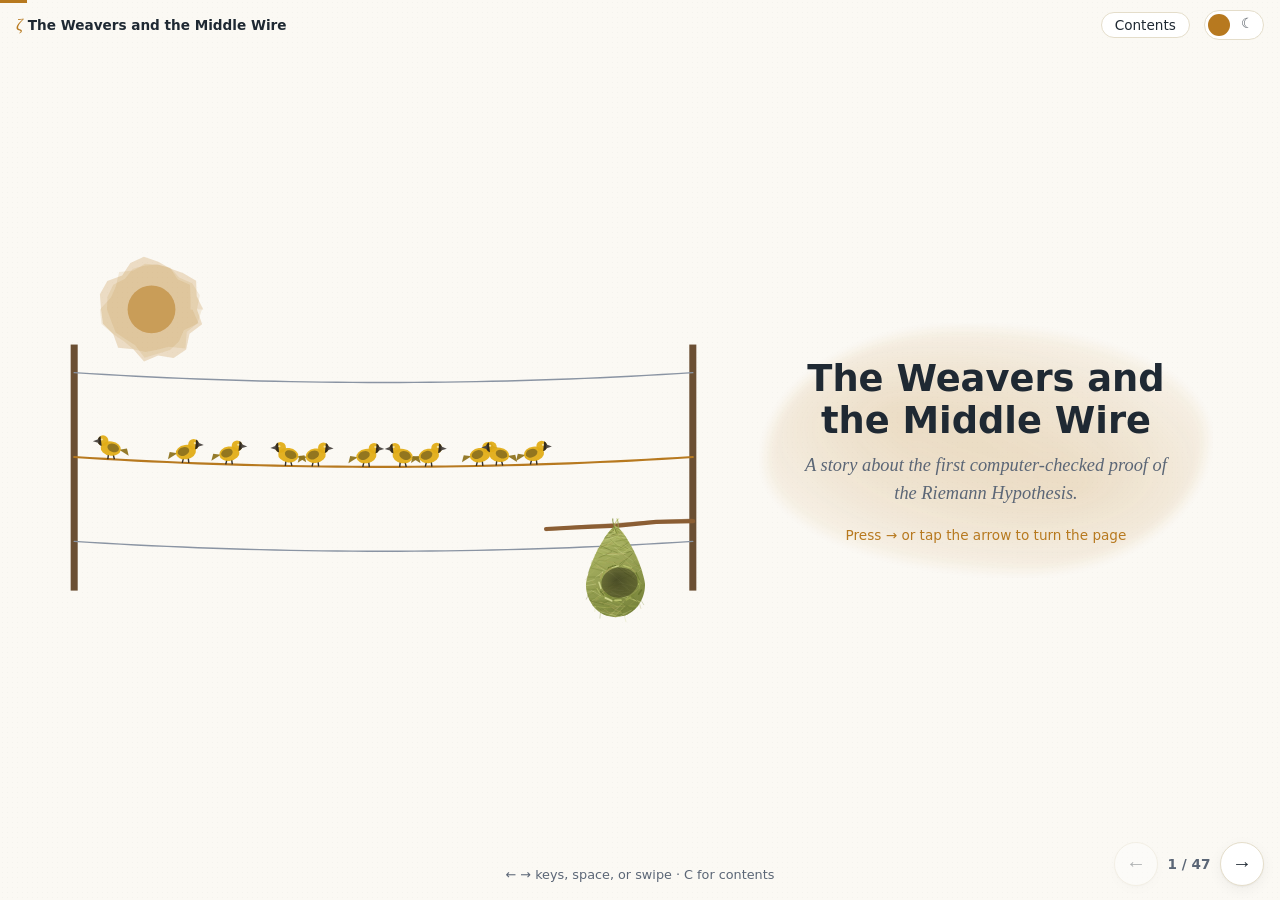
==== weavers.html @ 36989127 "Page 12: tighten text to fit on phones Co-Authored-By: Claude Opus 5.5 <noreply@anthropic.com>" ====
<!DOCTYPE html>
<html lang="en">
<head>
<meta charset="utf-8">
<meta name="viewport" content="width=device-width, initial-scale=1">
<title>The Weavers and the Middle Wire</title>
<meta name="description" content="An illustrated, one-idea-per-page tour of the November 2026 Lean proof of the Riemann Hypothesis, for readers who know calculus and complex variables.">
<script>
  (function () { var t = localStorage.getItem("rh-theme"); if (!t) t = "light"; document.documentElement.dataset.theme = t; })();
</script>
<link rel="icon" href="favicon.svg" type="image/svg+xml">
<link rel="icon" href="favicon-32.png" type="image/png" sizes="32x32">
<link rel="apple-touch-icon" href="apple-touch-icon.png">
<link rel="stylesheet" href="css/style.css">
<link rel="stylesheet" href="css/deck.css">
<style>
.words p.inmath { font: 0.86rem/1.45 "Avenir Next", "Segoe UI", system-ui, sans-serif; font-style: normal; text-align: left; color: var(--muted);
  border-left: 3px solid color-mix(in srgb, var(--accent) 55%, transparent); padding: 0.1em 0 0.1em 0.8em; margin: 1em 0 0; }
.words p.inmath b.lbl { display: block; font-size: 0.68rem; letter-spacing: 0.09em; text-transform: uppercase; color: var(--accent); font-weight: 700; }
.words p.inmath .m { font-size: 0.95rem; }
.words p.say { margin-bottom: 0.6em; }
@media (max-width: 860px) { .words p.inmath { font-size: 0.78rem; margin-top: 0.6em; } }
</style>
</head>
<body class="deck">

<div class="dprogress" id="dprogress"></div>
<header class="dbar">
  <a class="brand" href="#1"><span>ζ</span>The Weavers and the Middle Wire</a>
  <span class="part" id="partname"></span>
  <span class="spacer"></span>
  <button class="pill" id="open-contents" type="button" aria-haspopup="dialog">Contents</button>
  <button id="theme-toggle" type="button" aria-label="Toggle dark mode"><span class="knob"></span></button>
</header>

<main id="stage" aria-live="polite">

<section class="slide" data-scene="w-cover" data-tone="gold" data-part="Opening" data-title="Cover">
  <div class="art"><canvas aria-hidden="true"></canvas></div>
  <div class="words">
    <h1>The Weavers and the Middle Wire</h1>
    <p class="sub">A story about the first computer-checked proof of the Riemann Hypothesis.</p>
    <p class="try" style="margin-top:1.2rem">Press → or tap the arrow to turn the page</p>
  </div>
</section>

<section class="slide" data-scene="w-colony" data-tone="gold" data-title="Meet the colony">
  <div class="art"><canvas aria-hidden="true"></canvas></div>
  <div class="words">
    <p>Kito hatched in a colony of weaver birds, the kind that tie real knots. Every evening the whole colony settled on three long wires to sing, and every evening somebody asked the old question: <b>will a bird ever perch above the middle wire?</b></p>
    <p>Old Grey, the oldest weaver, always said the same thing. “Ten trillion birds, and not one has. But watching isn't knowing.” In the old tree hung the torn nests of every weaver who had tried to settle it. Kito decided to find out.</p>
    <p class="inmath"><b class="lbl">In the math</b>This book retells a real proof. Tags: <span class="tag real">real data</span> <span class="tag schem">schematic</span> <span class="tag reading">our reading</span> marks a picture that is our interpretation, not something the proof says.</p>
  </div>
</section>

<section class="slide" data-scene="w-twigs" data-tone="gold" data-part="I. Twigs and the chorus" data-title="Twigs that can't be split">
  <div class="art"><canvas aria-hidden="true"></canvas></div>
  <div class="words">
    <p>Grey began with twigs. “Every bundle in this colony is tied from twigs that can't be split: 2, 3, 5, 7, 11… Twelve is a bundle of 2, 2 and 3, and there's no other way to tie it.”</p>
    <p>Kito found them scattered with no pattern at all: 41 and 43 side by side, then nothing from 89 to 97.</p>
    <p>At dusk the colony counted its twigs aloud against a smooth guess. The two never quite agreed, and the difference rose and fell like a murmur: the colony's <b>chorus</b>. “How loud can it get?” asked Kito. “That,” said Grey, “is the whole question.”</p>
    <p class="inmath"><b class="lbl">In the math</b>The twigs are the <b>primes</b>; every whole number factors into them one way. The chorus: prime powers up to x, each weighted by log p, minus x. RH says it stays about √x.</p>
  </div>
</section>

<section class="slide" data-scene="w-euler" data-tone="purple" data-part="II. Birds on the wire" data-title="A song that knows the twigs">
  <div class="art"><canvas aria-hidden="true"></canvas></div>
  <div class="words">
    <p>Grey kept an old songbook, written down by Bernhard Riemann in 1859. Every song in it is built from the twigs. “Race it two ways,” said Grey.</p>
    <p>One bird added note after note: 1 + ¼ + ⅑ + ⋯. The other used nothing but twigs, one factor for each, multiplied together. Both stopped at exactly the same mark, π²/6.</p>
    <p>“So the songbook knows the twigs,” said Grey, “and it can tell us about the chorus.”</p>
    <p class="inmath"><b class="lbl">In the math</b><span class="m">ζ(s) = 1 + 1/2<sup>s</sup> + 1/3<sup>s</sup> + ⋯</span> equals a product with one factor per prime (Euler). The zeros of ζ are the birds of this story.</p>
  </div>
</section>

<section class="slide" data-scene="w-voices" data-tone="purple" data-title="Every voice is a bird">
  <div class="art"><canvas aria-hidden="true"></canvas></div>
  <div class="words">
    <p>Then Grey showed Kito where the chorus comes from. Hidden on the wires sits a flock of birds, and each one sings a single pure note.</p>
    <p>Add their voices and the jagged twig count appears, step by step. With a hundred birds singing it is already close.</p>
    <p class="inmath"><b class="lbl">In the math</b>Riemann's explicit formula, proved by von Mangoldt: the prime-count error is a sum of waves, one for each zero of ζ. A zero's position along the line sets its pitch.</p>
    <div class="tags"><span class="tag real">the first 100 zeros, added live</span></div>
  </div>
</section>

<section class="slide" data-scene="w-wires" data-tone="purple" data-title="Three wires">
  <div class="art"><canvas aria-hidden="true"></canvas></div>
  <div class="words">
    <p>The birds perch on three wires. None ever sits outside the outer two, and they come in mirror pairs: a bird above the middle wire would have a twin just as far below.</p>
    <p>“Every bird anyone has spotted sits on the middle wire,” said Grey. “More than ten trillion. But the flock never ends.”</p>
    <p class="inmath"><b class="lbl">In the math</b>The zeros lie in the strip 0 &lt; Re s &lt; 1, symmetric about Re s = ½. <b>The Riemann Hypothesis</b>: every one has Re s = ½. Computers have checked more than 10<sup>13</sup>.</p>
    <div class="tags"><span class="tag real">birds at the first 13 zeros</span></div>
  </div>
</section>

<section class="slide" data-scene="w-flight" data-tone="purple" data-title="Where the night's flight passes home">
  <div class="art"><canvas aria-hidden="true"></canvas></div>
  <div class="words">
    <p>That night Kito couldn't sleep, so Kito flew. The path swung out in long loops and curled back, again and again, while Grey watched from below.</p>
    <p>Every so often the flight swept exactly over the home perch. Each time, a bird fluttered down and settled on the middle wire, at the very hour Kito passed overhead. By the end of the night, six birds sat in a row.</p>
    <p class="inmath"><b class="lbl">In the math</b>Kito's position at hour t is <span class="m">ζ(½ + i·t)</span>, and the home perch is ζ = 0. So each pass over it is a zero, ½ + i·t: the first at t = 14.13. These are the birds of the story.</p>
    <p class="try">Drag along the wire to move through the night.</p>
    <div class="tags"><span class="tag real">ζ(½ + i·t) computed live, t from 0 to 40</span></div>
  </div>
</section>

<section class="slide" data-scene="w-loud" data-tone="purple" data-title="A bird perched high sings louder">
  <div class="art"><canvas aria-hidden="true"></canvas></div>
  <div class="words">
    <p>“Why does it matter where they sit?” asked Kito. Grey hopped up the pole.</p>
    <p>“On the middle wire a bird sings at the chorus's normal volume, about √x. Sit higher, and its voice grows faster than everyone else's. Sooner or later it drowns them all out.”</p>
    <p class="inmath"><b class="lbl">In the math</b>A zero at height β contributes a wave of size <span class="m">x<sup>β</sup></span>. On the middle line that is <span class="m">x<sup>½</sup> = √x</span>.</p>
    <p class="try">Drag the bird up and down.</p>
  </div>
</section>

<section class="slide" data-scene="w-colors" data-tone="purple" data-title="Other colonies">
  <div class="art"><canvas aria-hidden="true"></canvas></div>
  <div class="words">
    <p>Across the valley there are other colonies. Each paints its twigs with its own repeating pattern of +1 and −1, and each has its own songbook and its own flock.</p>
    <p>“The same question hangs over all of them,” said Grey.</p>
    <p class="inmath"><b class="lbl">In the math</b>Each pattern is a <b>Dirichlet character</b> with its own L-function. The <b>Generalized</b> Riemann Hypothesis says all their zeros sit on the middle line. This proof covers ζ and every one of them.</p>
  </div>
</section>

<section class="slide" data-scene="w-files" data-tone="green" data-part="III. The proof arrives" data-title="A nest in the old tree">
  <div class="art"><canvas aria-hidden="true"></canvas></div>
  <div class="words">
    <p>One November morning the colony woke to find a new nest in the old tree, among the torn ones. It was finished: 175,187 knots, woven by a mathematician named Levent Alpöge, working with Claude.</p>
    <p>Before anyone dared touch it, the <b>knot inspector</b> tugged every knot. Not one slipped. But it was far too big to take in at once. “We won't understand it by staring,” said Grey. “We'll read it like a map.”</p>
    <p class="inmath"><b class="lbl">In the math</b>The proof is 175,187 files of <b>Lean</b>, a language in which a small trusted program, the kernel, checks every logical step.</p>
  </div>
</section>

<section class="slide" data-scene="w-map" data-tone="green" data-title="The map">
  <div class="art"><canvas aria-hidden="true"></canvas></div>
  <div class="words">
    <p>The map showed six landmarks. “Walk it backwards,” said Grey, “from where we want to end up. And weave a practice nest as we go. That's how a weaver learns one.”</p>
    <p>First, a trap for birds nobody can see. Then four piles of twigs. Then an old balance. Then the great loom. Two more landmarks lay off the road, toward the Far Ones' country.</p>
    <p class="inmath"><b class="lbl">In the math</b>Six steps. The proof's own notes label them A, B, D, C, E, F, because it was written in a different order than you walk it. Each step answers the question the one before it leaves open.</p>
  </div>
</section>

<section class="slide" data-scene="w-gz" data-part="IV. Step A: Landau's trap" data-title="The chorus, measured carefully">
  <div class="art"><canvas aria-hidden="true"></canvas></div>
  <div class="words">
    <p>To hear the chorus clearly, Grey taught Kito a listener's trick. The raw chorus is a clatter. Each twig claps once, sharply, the moment it arrives, and every clap jolts the chorus.</p>
    <p>“So listen for the hum,” said Grey. Now each twig starts humming the moment it arrives, at nothing, and swells steadily night after night. Nothing jumps any more: same twigs, same birds, only easier to hear. The colony calls this smoothed chorus <b>G</b>.</p>
    <p>If every bird sits on the middle wire, G stays inside a thin band, about √x wide, forever. Kito listened all the way out to 200,000. It stayed inside.</p>
    <p class="inmath"><b class="lbl">In the math</b>Raw: ψ(x) − x, which jumps by ln p at each prime power. Smoothed: G(x) = Σ Λ(n)(x/n − 1) minus its trend; twig n's term starts at 0 when x = n and grows linearly. The same zeros decide G. Plotted: G(x)/√x.</p>
    <div class="tags"><span class="tag real">real data</span></div>
  </div>
</section>

<section class="slide" data-scene="w-ceiling" data-tone="red" data-title="A volume limit is enough">
  <div class="art"><canvas aria-hidden="true"></canvas></div>
  <div class="words">
    <p>“First, a trap,” said Grey, “for birds you can't see. We can't search an endless wire bird by bird. But a bird perched above the middle wire sings too loud, so we can listen instead.</p>
    <p>“If the chorus never rises above about √x, even on one side only, no bird can hide above the middle wire, and so its mirror twin can't hide below.”</p>
    <p>“But how can listening catch anything?” asked Kito. “I'll show you,” said Grey.</p>
    <p class="inmath"><b class="lbl">In the math</b>One-sided bounds are enough: Edmund Landau, 1905.</p>
  </div>
</section>

<section class="slide" data-scene="w-echo" data-tone="red" data-title="Echoes tell how near">
  <div class="art"><canvas aria-hidden="true"></canvas></div>
  <div class="words">
    <p>Grey led Kito to the first landmark, a deep shaft with the wires strung straight across it. “Stand at the top,” said Grey, “and call down.”</p>
    <p>Whoever is in the shaft sends an echo back. The nearer the bird, the faster its echoes grow, call after call.</p>
    <p>So in the shaft, nearness is height. A bird perched above the middle wire is nearer to Kito than any bird on it, and its echoes outgrow the middle wire's pace.</p>
    <p class="inmath"><b class="lbl">In the math</b>The echoes are the <b>Taylor coefficients</b> of a function built from the chorus, taken at a point right of the wires. A singularity at distance d makes them grow like <span class="m">(1/d)<sup>k</sup></span>. The picture draws that distance as height; in the proof, positivity (Landau's theorem) does that job.</p>
    <div class="tags"><span class="tag schem">schematic</span></div>
  </div>
</section>

<section class="slide" data-scene="w-trap" data-tone="red" data-title="The trap snaps shut">
  <div class="art"><canvas aria-hidden="true"></canvas></div>
  <div class="words">
    <p>Then Grey sprang the trap. “Remember the ceiling,” said Grey. “A chorus that never gets louder than about √x can only send back echoes at the middle wire's pace. That is its volume limit.”</p>
    <p>A bird perched above the middle wire would be too near. Its echoes would grow too fast and crack the limit. Both can't be true, so no bird sits up there.</p>
    <p>“That's all?” said Kito. “That's all,” said Grey, “as long as we can prove the ceiling.”</p>
    <p class="inmath"><b class="lbl">In the math</b>Landau's argument: a zero with Re s &gt; ½ forces a growth that the one-sided bound forbids.</p>
    <p class="try">Drag the bird down to the middle wire.</p>
    <div class="tags"><span class="tag schem">schematic</span></div>
  </div>
</section>

<section class="slide" data-scene="w-dawns" data-tone="red" data-title="Listening at certain dawns">
  <div class="art"><canvas aria-hidden="true"></canvas></div>
  <div class="words">
    <p>There was a catch. The weavers can't listen every night. Their method works only on certain stretches of nights, each much longer than the one before, with another always further on. Kito's heart sank.</p>
    <p>“We don't need every night,” said Grey gently. “A bird perched above the middle wire is too loud everywhere. One dawn far enough out will catch it.” So the task was set: on those dawns, keep the chorus no louder than about √x.</p>
    <p>That night Kito knotted the first strands of a practice nest to a branch. Everything else would hang from the trap.</p>
    <p class="inmath"><b class="lbl">In the math</b>Windows from Y to <span class="m">Y<sup>3/2</sup></span>, reaching to infinity, suffice. The bound needed is <span class="m">x<sup>½+ε</sup></span>. To get it, the proof ties a bundle, weighs it two ways, and weaves a lattice to settle the difference.</p>
  </div>
</section>

<section class="slide" data-scene="w-bins" data-tone="green" data-part="V. Step B: four piles" data-title="A blind spot">
  <div class="art"><canvas aria-hidden="true"></canvas></div>
  <div class="words">
    <p>Next on the map: four big piles of twigs, and the first wall. The great loom, further on, is strung from two helper twigs that sort every twig into four piles, and it can weigh only <b>one</b>: the gold pile.</p>
    <p>“Why only one?” asked Kito. “Inside the loom,” said Grey, “most twigs split into pieces. Only whole ones can be weighed.”</p>
    <p>Kito stared at the other three piles. “Then we're blind to three twigs out of four.”</p>
    <p class="inmath"><b class="lbl">In the math</b>The helpers give each prime two labels, <span class="m">χ, ψ = ±1</span>. Inside the bigger number system some primes split, like 5 = (2 + i)(2 − i), while 3 stays whole. The loom sees the <span class="m">χ = −1</span> half; averaging narrows it to <span class="m">ψ = +1</span>.</p>
    <div class="tags"><span class="tag schem">toy helpers 3 and 7</span><span class="tag real">four piles, half then one: checked in the Lean code</span><span class="tag reading">split vs. whole: our reading</span></div>
  </div>
</section>

<section class="slide" data-scene="w-fourier" data-tone="green" data-title="Getting the other piles back">
  <div class="art"><canvas aria-hidden="true"></canvas></div>
  <div class="words">
    <p>“Not blind,” said Grey. “Just looking from the wrong side. Write the four piles as four rows of signs, and add the rows.”</p>
    <p>Kito did. Every twig outside the gold pile cancelled to nothing; every twig inside counted four times. “So a limit on one pile,” said Kito slowly, “is a limit on all of them?” “If the helpers are quiet,” said Grey. “And we get to choose quiet ones.” Kito wove the standing ring that evening.</p>
    <p class="inmath"><b class="lbl">In the math</b>One pile = ¼ × (all primes + three helper sums): Fourier analysis on four classes. Known averages guarantee good helpers exist.</p>
    <div class="tags"><span class="tag real">this exact combination is in the Lean code</span></div>
  </div>
</section>

<section class="slide" data-scene="w-farones" data-tone="purple" data-part="VI. Step D: weigh it two ways" data-title="Neighbours at infinity">
  <div class="art"><canvas aria-hidden="true"></canvas></div>
  <div class="words">
    <p>How do you hold a chorus down? Grey's plan was to weigh it, and for that the colony needed help.</p>
    <p>Past the edge of the colony live the <b>Far Ones</b>, “at infinity”, in directions no bird can point to. From the edge, Kito saw only a shadow: a cage of light that kept turning itself inside out.</p>
    <p>The Far Ones can't count twigs. But they can measure size, and carry strands. They follow fixed rules, and the inspector checks them too.</p>
    <p class="inmath"><b class="lbl">In the math</b>Twigs stand for the primes. The Far Ones stand for the place “at infinity” (size, in the real and complex numbers) and the high-dimensional spaces the proof works in.</p>
    <div class="tags"><span class="tag reading">our framing</span></div>
  </div>
</section>

<section class="slide" data-scene="w-twoways" data-tone="gold" data-title="Weigh it two ways">
  <div class="art"><canvas aria-hidden="true"></canvas></div>
  <div class="words">
    <p>At the third landmark stood an old balance, older than anyone in the colony. “Tie the biggest bundle you can,” said Grey. “Weigh it by its twigs on this side, and let a Far One weigh it by its size on that one.”</p>
    <p>The scale settled, perfectly level. Of course it did: a bundle is exactly as long as its twigs laid end to end.</p>
    <p>“A level scale teaches nothing,” said Grey. “But we're about to tip it.”</p>
    <p class="inmath"><b class="lbl">In the math</b>The bundle is <span class="m">a! = 1 · 2 · 3 ⋯ a</span>, and Σ (copies of p in a!) · log p = log(a!). Chebyshev, 1850.</p>
  </div>
</section>

<section class="slide" data-scene="w-legendre" data-tone="gold" data-title="Counting twigs, in layers">
  <div class="art"><canvas aria-hidden="true"></canvas></div>
  <div class="words">
    <p>“Before we tip it,” said Grey, “how many 3-twigs are in the big bundle?”</p>
    <p>Kito counted in layers. Every third number gives one. Every ninth gives a second. Every 27th, a third, and the last one more. Forty in all. “Layers,” said Grey. “Remember layers.”</p>
    <p class="inmath"><b class="lbl">In the math</b>81! contains 27 + 9 + 3 + 1 = 40 threes. <b>Legendre's formula</b>: about a/p + a/p² + a/p³ + ⋯ copies of p.</p>
  </div>
</section>

<section class="slide" data-scene="w-overflow" data-tone="gold" data-title="Twig ends over the rim">
  <div class="art"><canvas aria-hidden="true"></canvas></div>
  <div class="words">
    <p>Then Grey tipped the scale on purpose. From each layer's pile Grey took away one fixed basketful, b, and weighed only what spilled over.</p>
    <p>Small twigs turn up everywhere: a 2 in every 2nd bundle, but an 11 only in every 11th. So the small twigs' piles spill far over the <b>rim</b>, while rarer twigs and higher layers fit inside.</p>
    <p class="inmath"><b class="lbl">In the math</b>With <span class="m">a = x · b</span>: each basket holds b, and layer <span class="m">p<sup>e</sup></span> gives about <span class="m">a/p<sup>e</sup></span> copies. Keep <span class="m">(a/p<sup>e</sup> − b)<sub>+</sub></span>; past <span class="m">p<sup>e</sup> = x</span> it is zero.</p>
    <p class="try">Drag x.</p>
  </div>
</section>

<section class="slide" data-scene="w-gap" data-tone="gold" data-title="The gap is the chorus">
  <div class="art"><canvas aria-hidden="true"></canvas></div>
  <div class="words">
    <p>Kito weighed the spill-over, each twig by its length. On the other pan, a Far One weighed the same thing by size alone.</p>
    <p>The twig pan is the real count, twig by twig. The size pan is the smooth guess. So the scale tipped, just slightly, and the tilt was exactly their difference: the chorus.</p>
    <p>“To hold the chorus down,” said Grey, “we must stop this scale from tipping too far.” That night the practice nest got its roof.</p>
    <p class="inmath"><b class="lbl">In the math</b>Σ log p · (a/p<sup>e</sup> − b)<sub>+</sub>, minus the size side, equals <b>b · G(x)</b>. The trap needs a limit on this gap.</p>
  </div>
</section>

<section class="slide" data-scene="w-pass" data-tone="blue" data-part="VII. One weaving pass" data-title="One weaving pass">
  <div class="art"><canvas aria-hidden="true"></canvas></div>
  <div class="words">
    <p>At last they reached the great loom. “The balance shows what to weigh,” said Grey. “The loom weighs it a second way, by weaving.”</p>
    <p>Grey fed out a strand of enormous length, a, and a Far One carried it over into a partner world, where it was paired with a short one of length b, like thread passed from a big hoop to a small one.</p>
    <p class="inmath"><b class="lbl">In the math</b>A pass is a <b>theta lift</b>. The strands are polynomials of degree a and b, with a = x · b (a polynomial's degree is its highest power).</p>
    <div class="tags"><span class="tag schem">schematic</span></div>
  </div>
</section>

<section class="slide" data-scene="w-ring" data-tone="blue" data-title="Pegs around the hoop">
  <div class="art"><canvas aria-hidden="true"></canvas></div>
  <div class="words">
    <p>Kito watched a pass up close. The strand hopped along a row of pegs, and each peg held a big loop, with room for length a, and a small one, with room for only b.</p>
    <p>At the home peg, the strand's gold side went in the big loop. On the way to the next peg a Far One turned it over, and it arrived with its gold side in the small loop. At the peg after that it was turned back again.</p>
    <p>“What if it doesn't fit?” asked Kito. “Watch,” said Grey.</p>
    <p class="inmath"><b class="lbl">In the math</b>Each polynomial has a z part and a z̄ part. At every other peg the two swap roles.</p>
    <div class="tags"><span class="tag schem">schematic</span><span class="tag reading">the turn-over picture: our framing</span></div>
  </div>
</section>

<section class="slide" data-scene="w-hops" data-tone="blue" data-title="Frobenius hops round the hoop">
  <div class="art"><canvas aria-hidden="true"></canvas>
    <div class="ctl"><label>x = a/b <input type="range" class="x" min="2" max="400" value="100"><output></output></label>
    <label>p <span class="seg ps"><button data-p="2">2</button><button data-p="3" class="on">3</button><button data-p="5">5</button><button data-p="7">7</button></span></label></div>
  </div>
  <div class="words">
    <p>At each hop, a strand shrinks by its twig. Every other hop it lands in a big loop and fits. In between it must squeeze into a small loop, and whatever sticks out, in red, the weave is forced to tie off as knots.</p>
    <p>Kito stared. “Those are the overhangs from the baskets!” They were the same amounts, found a second way. Every overhang on the scale became a knot on the loom.</p>
    <p class="inmath"><b class="lbl">In the math</b>Frobenius, x → x<sup>p</sup>, divides degree by p, since <span class="m">(u + v)<sup>p</sup> = u<sup>p</sup> + v<sup>p</sup></span> mod p. Odd hops overflow by a/p<sup>e</sup> − b: Step D's formula.</p>
    <p class="try">Try other values of x and p.</p>
    <div class="tags"><span class="tag reading">the match with Step D: our reading</span></div>
  </div>
</section>

<section class="slide" data-scene="w-denser" data-tone="blue" data-title="Forced factors make the weave bigger">
  <div class="art"><canvas aria-hidden="true"></canvas></div>
  <div class="words">
    <p>Grey hopped along the beam, tying the forced knots. “Knots pack a weave tighter,” said Grey, “and a weave can only be packed so tight.”</p>
    <p>To the Far Ones, measuring at infinity, every knot made the mesh finer, and a finer mesh counts as <b>bigger</b>. There's only so much room. So there's only so much room for knots, and the knots are the overhangs, so only so much room for the chorus.</p>
    <p class="inmath"><b class="lbl">In the math</b>The polynomials form a <b>lattice</b>. Divisibility at p shrinks its covolume, and this is how the proof builds the lattice it weighs.</p>
    <div class="tags"><span class="tag reading">the squeeze: our reading</span></div>
  </div>
</section>

<section class="slide" data-scene="w-period" data-tone="blue" data-title="The size side, at infinity">
  <div class="art"><canvas aria-hidden="true"></canvas></div>
  <div class="words">
    <p>There was still the Far One's pan to read exactly. The smooth guess has one awkward number in it: Euler's constant γ, 0.5772….</p>
    <p>Two panes of light hung from the loom. A Far One measured the area of each, and out of the measurement fell γ, exactly. Now both pans could be read to the last digit.</p>
    <p class="inmath"><b class="lbl">In the math</b>The <b>Chowla–Selberg formula</b> gives the periods of CM lattices exactly, and γ appears.</p>
  </div>
</section>

<section class="slide" data-scene="w-scale" data-tone="red" data-title="One pass isn't enough">
  <div class="art"><canvas aria-hidden="true"></canvas></div>
  <div class="words">
    <p>Kito worked out one pass and slumped down beside the scale. The squeeze was real, but loose: the room left over was about b · x, far bigger than the chorus itself.</p>
    <p>“One pass,” said Grey, “tells you nothing.” Kito's first wall was the same: one layer thin, with daylight through it.</p>
    <p class="inmath"><b class="lbl">In the math</b>Geometry gives b · G(x) ≤ errors, but the errors are about b · x. Useless on its own.</p>
  </div>
</section>

<section class="slide" data-scene="w-chain" data-tone="green" data-part="VIII. Step C: √x passes" data-title="Weave again, m times">
  <div class="art"><canvas aria-hidden="true"></canvas></div>
  <div class="words">
    <p>“Then weave again,” said Grey. Feed one pass into the next, m times over.</p>
    <p>Each new pass forces its own knots, so the chorus gets squeezed again, m times in all, while the big slack is paid only once. With each new layer, Kito turned one more bead on the sign cord from minus to plus.</p>
    <p class="inmath"><b class="lbl">In the math</b>A chain of m theta lifts. Each turns one minus sign of its group into a plus.</p>
  </div>
</section>

<section class="slide" data-scene="w-cost" data-tone="green" data-title="What each layer costs">
  <div class="art"><canvas aria-hidden="true"></canvas></div>
  <div class="words">
    <p>But weaving isn't free. Each new pass opens directions that only the Far Ones can carry, and each pass carries a little more than the one before.</p>
    <p>Kito added it up and frowned. The cost grew much faster than the passes did.</p>
    <p class="inmath"><b class="lbl">In the math</b>Pass j costs about j blocks of new coordinates, so m passes cost about 1 + 2 + ⋯ + m ≈ <b>m²/2</b>.</p>
    <div class="tags"><span class="tag real">matches Rubinstein's independent account</span><span class="tag reading">the ½ in m²/2: our arithmetic</span></div>
  </div>
</section>

<section class="slide" data-scene="w-ineq" data-tone="green" data-title="The inequality">
  <div class="art"><canvas aria-hidden="true"></canvas></div>
  <div class="words">
    <p>Kito wrote it all out as a <b>budget</b>. After m passes the chorus has been counted m times. Against that: the slack x, paid once, and the weaving cost, about m².</p>
    <p>So m times the chorus is at most x + m². Share the slack over the passes, and the chorus must fit in what's left: x/m + m.</p>
    <p class="inmath"><b class="lbl">In the math</b>In units of b: <span class="m">m · G(x) ≤ x + m²</span>, so <span class="m">G(x) ≤ x/m + m</span>. The write-ups call the smaller error lines “budgets” (B₀, N<sub>c</sub>); each fits in the same allowance.</p>
    <div class="tags"><span class="tag real">"budgets", "allowance": the write-ups' words</span></div>
  </div>
</section>

<section class="slide" data-scene="w-minimum" data-tone="green" data-title="The best number of passes">
  <div class="art"><canvas aria-hidden="true"></canvas></div>
  <div class="words">
    <p>How many passes? Too few, and the slack crushes you. Too many, and the weaving cost does.</p>
    <p>Kito walked down into the valley between, and at the very bottom, where Grey was already waiting, found the answer: the square root of x. There, the chorus fits exactly where the Riemann Hypothesis needs it.</p>
    <p>Back home, Kito wove the walls √x layers deep.</p>
    <p class="inmath"><b class="lbl">In the math</b><span class="m">x/m + m</span> is smallest at <span class="m">m = √x</span>, giving <span class="m">G ≤ 2√x</span>.</p>
    <p class="try">Drag the red point.</p>
  </div>
</section>

<section class="slide" data-scene="w-barrier" data-tone="red" data-title="The 2/3 barrier">
  <div class="art"><canvas aria-hidden="true"></canvas></div>
  <div class="words">
    <p>Grey had seen it nearly fail. In an early count, each pass seemed to re-weave every pass before it, and the cost ran away.</p>
    <p>“Then the best you get,” said Grey, “is far too loud, and the trap stays open.” The finished loom pays for each knot exactly once.</p>
    <p class="inmath"><b class="lbl">In the math</b>If the chain cost m³, <span class="m">x/m + m²</span> is smallest near m = x<sup>1/3</sup>, giving x<sup>2/3</sup> instead of √x. Alpöge's timeline: an early count “would stop at 2/3”.</p>
    <div class="tags"><span class="tag real">"2/3": Alpöge's timeline</span><span class="tag reading">the m³ example: our illustration</span></div>
  </div>
</section>

<section class="slide" data-scene="w-stepanov" data-tone="purple" data-title="Old Grey's knot">
  <div class="art"><canvas aria-hidden="true"></canvas></div>
  <div class="words">
    <p>“I've seen this shape before,” said Grey. “Long ago a weaver named Stepanov tied every knot over and over, and with that one trick settled the question in a round aviary far from here.”</p>
    <p>“Then why not here?” “To tie a knot twice you need a kind of slope, and whole numbers have none. That wall stood for more than fifty years, until these passes got over it.”</p>
    <p class="inmath"><b class="lbl">In the math</b>Stepanov, 1969: a polynomial of degree D with roots of multiplicity m at the points gives points × m ≤ D. Here, G × m ≤ x + m². Multiplicity needs derivatives, and integers have none. The author calls each lift “one more order of multiplicity”.</p>
    <div class="tags"><span class="tag reading">the multiplicity claim is the author's; the comparison is ours</span></div>
  </div>
</section>

<section class="slide" data-scene="w-noise" data-tone="blue" data-part="IX. The supporting cast" data-title="Steps E and F: no tangles, calm weather">
  <div class="art"><canvas aria-hidden="true"></canvas></div>
  <div class="words">
    <p>Off the main road stood the last two landmarks. Two smaller things had to hold for the squeeze to work.</p>
    <p>At the Far Ones' gate, the loom's many strands had to stay untangled: in their many directions, almost any two run nearly at right angles. And deep in the giant number systems, the weather had to stay calm.</p>
    <p>Neither decides the answer, but without them the loom would fail. Kito added the doorway last, woven tight against the weather.</p>
    <p class="inmath"><b class="lbl">In the math</b>E: overlap ≤ about <span class="m">e<sup>−x<sup>ε</sup>/8</sup></span>, and it must shrink to nothing. F: Selmer-group noise (cousins of Ш) ≤ <span class="m">e<sup>x<sup>ε</sup>/2</sup></span>, with room. The ½ comes from Step C.</p>
    <div class="tags"><span class="tag schem">schematic</span><span class="tag reading">right angles: our picture</span></div>
  </div>
</section>

<section class="slide" data-scene="w-forward" data-tone="gold" data-part="X. Running it forward, and what it unlocks" data-title="Now run it forward">
  <div class="art"><canvas aria-hidden="true"></canvas></div>
  <div class="words">
    <p>Now Kito ran the whole story forward. The loom's √x passes squeezed the chorus on the gold pile. Grey's rows of signs brought back all four piles. That held the chorus to about √x on the far dawns.</p>
    <p>And then the echo trap closed: no room for any bird above the middle wire.</p>
    <p class="inmath"><b class="lbl">In the math</b>Geometric divisibility estimates → bounds on weighted prime sums → zero-free regions for L-functions, with the exponent ½ + ε for every ε &gt; 0.</p>
  </div>
</section>

<section class="slide" data-scene="w-checks" data-tone="green" data-title="The knot inspector">
  <div class="art"><canvas aria-hidden="true"></canvas></div>
  <div class="words">
    <p>The inspector had tugged every knot, using only the oldest, most trusted rules. Within two days, five other inspectors, each working alone, had checked it again and agreed.</p>
    <p>“Checked,” said Grey, “is not the same as understood.”</p>
    <p class="inmath"><b class="lbl">In the math</b>Lean's kernel checked every step, using only Lean's standard axioms. By 22 November rebuilds matched byte for byte, five independent checkers had accepted it, and Lean and Mathlib maintainers had certified statement and proof; one official run was still finishing. Nobody has yet written the core argument by hand.</p>
    <div class="tags"><span class="tag real">status as of 22 Nov 2026</span></div>
  </div>
</section>

<section class="slide" data-scene="w-ifholds" data-tone="green" data-title="If it holds">
  <div class="art"><canvas aria-hidden="true"></canvas></div>
  <div class="words">
    <p>Up on a high shelf sat a row of old eggs, each labelled “assuming GRH”. Generations of weavers had laid them there and waited.</p>
    <p>If the proof holds, they hatch, all at once.</p>
    <p class="inmath"><b class="lbl">In the math</b>Miller's fast primality test becomes provably correct; primes arrive in every progression with near-perfect regularity; “Siegel zeros” cannot exist. The files also add new libraries and a counting theorem for any number field. The proof restates 444 published theorems; each still needs a human check.</p>
    <div class="tags"><span class="tag reading">the author's further previews are not in the code</span></div>
  </div>
</section>

<section class="slide" data-scene="w-handmap" data-tone="green" data-part="XI. Old Grey's stories: toward a why" data-title="A first map drawn by hand">
  <div class="art"><canvas aria-hidden="true"></canvas></div>
  <div class="words">
    <p>That night Grey told stories, because nobody yet knows why the loom works.</p>
    <p>“The very next day,” said Grey, “a weaver named Michael Rubinstein redrew the main road by hand, as one big weighing. Every step is in his own ink but one: an inequality in the middle, which he still copies from the nest.”</p>
    <p class="inmath"><b class="lbl">In the math</b>A 164-page draft (21 Nov), written with three AI systems, reads the proof as Step D's two-way count with a better number and reduces it to one inequality, <b>(M)</b>. (M) ⇒ RH is written out by hand; (M) itself is still taken from the Lean code.</p>
    <div class="tags"><span class="tag real">from the draft's own summary</span></div>
  </div>
</section>

<section class="slide" data-scene="w-clockcurve" data-tone="purple" data-title="The round aviary">
  <div class="art"><canvas aria-hidden="true"></canvas></div>
  <div class="words">
    <p>Grey grew up in a round aviary where counting wraps around like a clock. There, the old question has an answer, and its nest was finished long ago.</p>
    <p>Take a curve and count its points on a clock with any number of hours. The count always lands close to the number of hours, and the birds there know exactly how close.</p>
    <p class="inmath"><b class="lbl">In the math</b><span class="m">y² = x³ − x + 1</span> on a clock with p hours has about p points, never off by more than 2√p: Hasse, 1933; Weil, for every curve. The RH of clock arithmetic, with two classic proofs: Stepanov's balance, and a positivity.</p>
    <div class="tags"><span class="tag real">counted live</span></div>
  </div>
</section>

<section class="slide" data-scene="w-hasse" data-tone="blue" data-title="A quadratic that can't go negative">
  <div class="art"><canvas aria-hidden="true"></canvas></div>
  <div class="words">
    <p>The aviary's proof is short. Grey strung a hammock between two posts. “Its height counts whole things,” said Grey, “so it can never go below the ground.”</p>
    <p>Kito tugged it lower and lower. Up to a point it held. Past that point it would have to sink into the earth, and it can't. That point is exactly the limit.</p>
    <p class="inmath"><b class="lbl">In the math</b>The degree of r − s·Frobenius is r² + a·r·s + p·s², a whole number ≥ 0. Never negative ⇒ discriminant ≤ 0 ⇒ a² ≤ 4p ⇒ |a| ≤ 2√p (+9 at p = 41).</p>
    <p class="try">Drag a past the limit.</p>
    <div class="tags"><span class="tag real">the textbook proof, exact</span></div>
  </div>
</section>

<section class="slide" data-scene="w-positivity" data-tone="blue" data-title="The positivity was in plain sight">
  <div class="art"><canvas aria-hidden="true"></canvas></div>
  <div class="words">
    <p>“So which is it,” asked Kito, “a balance or a positivity?” “In this loom, both,” said Grey.</p>
    <p>“Remember the loom's ‘only so much room’? Here is why. You can't have part of a twig. A strand that isn't empty holds at least one whole twig.” That plain fact is the floor the whole squeeze pushes against.</p>
    <p class="inmath"><b class="lbl">In the math</b>Stepanov's “roots ≤ degree” has a whole-number twin: <b>a nonzero integer is at least 1 in size</b>. For lattices it is the <b>slope inequality</b>, on the path to the main theorem; Rubinstein's draft draws the same parallel.</p>
    <div class="tags"><span class="tag real">traced in the dependency data</span></div>
  </div>
</section>

<section class="slide" data-scene="w-route" data-tone="blue" data-title="The author's route: weak positivity, amplified">
  <div class="art"><canvas aria-hidden="true"></canvas></div>
  <div class="words">
    <p>Grey read from the author's notebook. In early October there was only a faint note: a positivity so weak it kept the birds off just a thin strip of wire.</p>
    <p>Then, on 15 November: wind it through the loom again and again, as many times as the square root. One faint note, echoed through every pass, became a full chorus.</p>
    <p class="inmath"><b class="lbl">In the math</b>Notes: “W(1<sub>S</sub>) ≥ 0 via a determinant … bootstrap!!”, then “Iterated theta lifts … wins multiplicity m. Time to take m like √X.” Weil, 1952: RH ⇔ W ≥ 0. The determinant became the slope inequality.</p>
    <div class="tags"><span class="tag real">quotes from the author's Remark</span><span class="tag reading">the thin strip: Rubinstein's reading and ours</span></div>
  </div>
</section>

<section class="slide" data-scene="w-nosurface" data-tone="purple" data-title="Why this route could work">
  <div class="art"><canvas aria-hidden="true"></canvas></div>
  <div class="words">
    <p>“Why did this road work when others stalled?” asked Kito.</p>
    <p>“The aviary's proof stands on a floor that whole numbers don't have,” said Grey. “Nobody has built it for them, not even the Far Ones. Stepanov's road never needed that floor, and neither does this loom. The author thought hard about building it, and took the other road.”</p>
    <p class="inmath"><b class="lbl">In the math</b>Weil's proof uses the surface C × C. Its whole-number analogue would need the hoped-for “field with one element”, F<sub>1</sub>. The author weighed “how hard fighting for some sort of F<sub>1</sub> … would be”.</p>
    <div class="tags"><span class="tag reading">our reading; no expert has said this yet</span></div>
  </div>
</section>

<section class="slide" data-scene="w-threads" data-tone="gold" data-title="Three threads to pull">
  <div class="art"><canvas aria-hidden="true"></canvas></div>
  <div class="words">
    <p>Kito wanted more. “Then pull a thread,” said Grey.</p>
    <p>Kito tugged the middle one: weave fewer passes. With a fence partway down the valley, the walk stops early. The chorus is held to a weaker limit, and the trap clears only part of the strip. No one has ever cleared even that much.</p>
    <p>The other two threads are still loose. Does the loom, run in the round aviary, become Stepanov's knot? And why does tying knots over and over make a positivity so strong?</p>
    <p class="inmath"><b class="lbl">In the math</b>With m = x<sup>θ</sup> passes (θ ≤ ½), x/m + m gives G(x) ≲ x<sup>1−θ</sup>: no zeros with Re s &gt; 1 − θ. Simplified budget; the real proof may give nothing partial.</p>
    <p class="try">Drag the fence.</p>
    <div class="tags"><span class="tag reading">our arithmetic and reading, not in the proof</span></div>
  </div>
</section>

<section class="slide" data-scene="w-end" data-tone="gold" data-title="The end and sources">
  <div class="art"><canvas aria-hidden="true"></canvas></div>
  <div class="words">
    <h1>The end</h1>
    <p>At dawn Kito hung the practice nest beside the strange one, and settled on the middle wire, among ten trillion others. Every bird ever spotted sits there. If the proof holds, every bird ever will.</p>
    <p class="sub" style="font-size:0.9rem;text-align:left;font-style:normal">Sources: L. Alpöge, <i>Remark</i> (20 Nov 2026); the Lean proof, mirrored at <a href="https://github.com/leanprover-community/riemann-hypothesis">leanprover-community/riemann-hypothesis</a> and its reader's map (issue #5); ishaan2006, <a href="https://github.com/ishaan2006/rh-lean-reproduction">a human-readable account</a>; J. Shore's <a href="https://github.com/james-shore/rh-proof-dependencies">dependency data</a>; M. Rubinstein et al., <a href="https://www.math.uwaterloo.ca/~mrubinst/alpoge_claude_grh/">working draft</a>; A. Sutherland, <a href="https://math.mit.edu/~drew/grh/">verification results</a>; S. Allahyar, <a href="https://github.com/sahibzada-allahyar/math/blob/main/preprint/alpoge-riemann/reconstruction.pdf">reconstruction</a>; R. Zhang, <a href="https://www.ihes.fr/~rzhang/files/GRH%20note.pdf">preliminary note</a>; S. Slijepčević, <a href="https://cantabpi.com/grh.pdf">outline</a>. Lemniscate and clock-curve numbers are computed by this book; primes and ζ are computed live. The pictures are this book's interpretation, not the author's.</p>
  </div>
</section>

</main>

<nav class="dnav" aria-label="Pages">
  <button type="button" id="prev" aria-label="Previous page">←</button>
  <span id="counter"></span>
  <button type="button" id="next" aria-label="Next page">→</button>
</nav>
<div class="hint" id="hint">← → keys, space, or swipe · C for contents</div>

<div id="contents" role="dialog" aria-label="Contents"><button class="pill close" type="button" id="close-contents">Close ✕</button><div class="in" id="contents-in"></div></div>

<script src="js/core.js"></script>
<script src="js/data.js"></script>
<script src="js/deck.js"></script>
<script src="js/scenes-1.js"></script>
<script src="js/scenes-2.js"></script>
<script src="js/scenes-3.js"></script>
<script src="js/scenes-weavers.js"></script>
<script src="js/scenes-weavers-2.js"></script>
<script src="js/scenes-weavers-3.js"></script>
</body>
</html>
---- css/style.css ----
/* ================================================================ theme */
:root, [data-theme="light"] {
  --bg: #fbf9f4; --surface: #ffffff; --surface-2: #f4f1e8; --ink: #1f2933; --muted: #5b6676; --rule: #e4ddca;
  --grid: rgba(31, 41, 51, 0.07); --axis: #8a94a3; --plot-bg: transparent;
  --c-blue: #2b6cb0; --c-red: #c53030; --c-green: #2f855a; --c-gold: #b7791f; --c-purple: #6b46c1; --c-fill: rgba(43,108,176,0.12);
  --accent: #b7791f;
  --know-bg: #ebf4ff; --know-bd: #2b6cb0;
  --narr-bg: #fdf6e3; --narr-bd: #b7791f;
  --hon-bg: #fff5f5; --hon-bd: #c53030;
  --new-bg: #f0fff4; --new-bd: #2f855a;
  --ref-bg: #f6f3ff; --ref-bd: #6b46c1;
  --code-bg: #1a202c; --code-ink: #e2e8f0; --code-hdr: #2d3748; --code-kw: #f6ad55; --code-cm: #9ae6b4; --code-hl: rgba(246,224,94,0.20); --code-file: #f6e05e;
  --shadow: 0 1px 2px rgba(0,0,0,0.05), 0 4px 14px rgba(0,0,0,0.05);
  color-scheme: light;
}
[data-theme="dark"] {
  --bg: #12151b; --surface: #1a1f27; --surface-2: #222833; --ink: #e6e9ef; --muted: #9aa5b4; --rule: #2f3642;
  --grid: rgba(230, 233, 239, 0.07); --axis: #6b7686; --plot-bg: transparent;
  --c-blue: #63b3ed; --c-red: #fc8181; --c-green: #68d391; --c-gold: #f6c453; --c-purple: #b794f4; --c-fill: rgba(99,179,237,0.15);
  --accent: #f6c453;
  --know-bg: #172435; --know-bd: #63b3ed;
  --narr-bg: #2a2415; --narr-bd: #f6c453;
  --hon-bg: #2d1b1d; --hon-bd: #fc8181;
  --new-bg: #15291e; --new-bd: #68d391;
  --ref-bg: #221c33; --ref-bd: #b794f4;
  --code-bg: #0d1117; --code-ink: #e2e8f0; --code-hdr: #1f2630; --code-kw: #f6ad55; --code-cm: #9ae6b4; --code-hl: rgba(246,224,94,0.16); --code-file: #f6e05e;
  --shadow: 0 1px 2px rgba(0,0,0,0.4), 0 4px 14px rgba(0,0,0,0.3);
  color-scheme: dark;
}

/* ================================================================ base */
* { box-sizing: border-box; }
html { scroll-behavior: smooth; scroll-padding-top: 64px; }
@media (prefers-reduced-motion: reduce) { html { scroll-behavior: auto; } }
body { margin: 0; background: var(--bg); color: var(--ink); font: 18px/1.65 "Iowan Old Style", "Palatino Linotype", Palatino, Georgia, serif; transition: background 0.25s, color 0.25s; }
h1, h2, h3, h4, .ui { font-family: "Avenir Next", "Segoe UI", system-ui, -apple-system, sans-serif; }
a { color: var(--c-blue); }
p { margin: 0.7em 0; }
code { font-family: "SF Mono", Menlo, Consolas, monospace; font-size: 0.82em; background: var(--surface-2); padding: 0.08em 0.3em; border-radius: 4px; }
.math { font-family: "STIX Two Math", "Cambria Math", "Times New Roman", serif; font-style: italic; white-space: nowrap; }
.chi { font-family: "STIX Two Math", "Cambria Math", "Times New Roman", serif; font-style: italic; }
.display { text-align: center; font-family: "STIX Two Math", "Cambria Math", "Times New Roman", serif; font-size: 1.2em; margin: 0.9em 0; overflow-x: auto; }
.center { text-align: center; }
hr { border: 0; border-top: 1px solid var(--rule); margin: 2.5rem 0; }

/* ================================================================ top bar */
.topbar { position: sticky; top: 0; z-index: 50; display: flex; align-items: center; gap: 1rem; padding: 0.55rem 1.2rem; background: color-mix(in srgb, var(--bg) 88%, transparent); backdrop-filter: blur(8px); border-bottom: 1px solid var(--rule); }
.topbar .brand { font: 600 0.95rem "Avenir Next", system-ui, sans-serif; color: var(--ink); text-decoration: none; }
.topbar .brand span { color: var(--accent); font-family: "STIX Two Math", "Times New Roman", serif; font-style: italic; margin-right: 0.3em; }
.topbar .spacer { flex: 1; }
.progress { position: absolute; left: 0; bottom: -1px; height: 2px; background: var(--accent); width: 0; }
#theme-toggle { border: 1px solid var(--rule); background: var(--surface); color: var(--ink); border-radius: 999px; width: 60px; height: 30px; position: relative; cursor: pointer; padding: 0; }
#theme-toggle::before { content: "☀"; position: absolute; left: 8px; top: 4px; font-size: 14px; opacity: 0.8; }
#theme-toggle::after { content: "☾"; position: absolute; right: 9px; top: 4px; font-size: 14px; opacity: 0.8; }
#theme-toggle .knob { position: absolute; top: 3px; left: 3px; width: 22px; height: 22px; border-radius: 50%; background: var(--accent); transition: transform 0.25s; z-index: 1; }
#theme-toggle[data-mode="dark"] .knob { transform: translateX(30px); }

/* ================================================================ layout */
.layout { display: grid; grid-template-columns: 1fr minmax(0, 760px) 1fr; }
main { grid-column: 2; padding: 0 1.2rem 6rem; }
.toc { display: none; }
@media (min-width: 1280px) {
  .toc { display: block; grid-column: 1; justify-self: end; position: sticky; top: 70px; align-self: start; width: 230px; margin-right: 2rem; font: 0.85rem/1.45 "Avenir Next", system-ui, sans-serif; max-height: calc(100vh - 90px); overflow: auto; padding-top: 2rem; }
  .toc a { display: block; color: var(--muted); text-decoration: none; padding: 0.2rem 0.6rem; border-left: 2px solid transparent; }
  .toc a:hover { color: var(--ink); }
  .toc a.active { color: var(--ink); border-left-color: var(--accent); }
  .toc .n { color: var(--accent); display: inline-block; width: 1.4em; font-weight: 600; }
}

/* ================================================================ hero */
.hero { text-align: center; padding: 4.5rem 0 2.5rem; }
.hero .zeta { font: italic 3rem "STIX Two Math", "Cambria Math", "Times New Roman", serif; color: var(--accent); }
.hero h1 { font-size: clamp(2rem, 5vw, 3.1rem); margin: 0.4rem 0 0.5rem; line-height: 1.12; letter-spacing: -0.01em; }
.hero .sub { color: var(--muted); font-style: italic; font-size: 1.15rem; }
.hero .meta { color: var(--muted); font: 0.85rem/1.7 "Avenir Next", system-ui, sans-serif; margin-top: 1.4rem; }
#hero-canvas { width: 100%; height: 150px; display: block; margin: 1.4rem 0 0; }

/* ================================================================ chapters */
section.ch { padding-top: 1.5rem; margin-top: 2.5rem; border-top: 1px solid var(--rule); }
section.ch > h2 { font-size: 2rem; margin: 0.4rem 0 0.1rem; line-height: 1.2; }
section.ch > h2 .num { color: var(--accent); margin-right: 0.35em; }
.kicker { color: var(--muted); font-style: italic; margin: 0 0 1.2rem; }
h3 { font-size: 1.2rem; margin: 2rem 0 0.4rem; }

/* ================================================================ callouts */
.box { border-left: 4px solid; border-radius: 10px; padding: 0.8rem 1.1rem; margin: 1.3rem 0; }
.box > .tag { display: block; font: 700 0.72rem "Avenir Next", system-ui, sans-serif; letter-spacing: 0.09em; text-transform: uppercase; margin-bottom: 0.2rem; }
.box > p:first-of-type { margin-top: 0.2rem; } .box > p:last-child { margin-bottom: 0.1rem; }
.narrator { background: var(--narr-bg); border-color: var(--narr-bd); } .narrator > .tag { color: var(--narr-bd); }
.know { background: var(--know-bg); border-color: var(--know-bd); } .know > .tag { color: var(--know-bd); }
.honest { background: var(--hon-bg); border-color: var(--hon-bd); } .honest > .tag { color: var(--hon-bd); }
.new { background: var(--new-bg); border-color: var(--new-bd); } .new > .tag { color: var(--new-bd); }
.quote { font-style: italic; margin: 0.8rem 0 0.8rem 1rem; padding-left: 0.9rem; border-left: 3px solid var(--rule); }
.quote .who { display: block; font-style: normal; font-size: 0.85em; color: var(--muted); margin-top: 0.3rem; }

/* ================================================================ widgets */
.widget { background: var(--surface); border: 1px solid var(--rule); border-radius: 12px; padding: 0.9rem 1rem 0.8rem; margin: 1.5rem -1rem; box-shadow: var(--shadow); }
@media (max-width: 800px) { .widget { margin-left: 0; margin-right: 0; } }
.widget .wtitle { font: 600 0.95rem "Avenir Next", system-ui, sans-serif; display: flex; align-items: center; gap: 0.5rem; margin-bottom: 0.2rem; }
.widget .wtitle::before { content: "◆"; color: var(--accent); font-size: 0.75rem; }
.widget .wsub { color: var(--muted); font-size: 0.88rem; margin: 0 0 0.5rem; }
.widget canvas { width: 100%; display: block; touch-action: pan-y; }
.controls { display: flex; flex-wrap: wrap; gap: 0.6rem 1.4rem; align-items: center; margin-top: 0.6rem; font: 0.88rem "Avenir Next", system-ui, sans-serif; color: var(--muted); }
.controls label { display: flex; align-items: center; gap: 0.5rem; }
.controls output, .readout b { color: var(--ink); font-variant-numeric: tabular-nums; font-weight: 600; min-width: 3.5em; display: inline-block; }
.readout { font: 0.9rem/1.5 "Avenir Next", system-ui, sans-serif; color: var(--muted); margin-top: 0.5rem; padding: 0.45rem 0.7rem; background: var(--surface-2); border-radius: 8px; }
.readout.good b.flag { color: var(--c-green); } .readout.bad b.flag { color: var(--c-red); }
input[type="range"] { accent-color: var(--accent); width: 170px; }
button.btn { font: 600 0.82rem "Avenir Next", system-ui, sans-serif; border: 1px solid var(--rule); background: var(--surface-2); color: var(--ink); padding: 0.32rem 0.8rem; border-radius: 999px; cursor: pointer; }
button.btn:hover { border-color: var(--accent); }
button.btn.primary { background: var(--accent); color: #1a1a1a; border-color: var(--accent); }
.seg { display: inline-flex; border: 1px solid var(--rule); border-radius: 999px; overflow: hidden; }
.seg button { border: 0; background: transparent; color: var(--muted); padding: 0.3rem 0.75rem; font: 600 0.8rem "Avenir Next", system-ui, sans-serif; cursor: pointer; }
.seg button.on { background: var(--accent); color: #1a1a1a; }
.hint { font: 0.8rem "Avenir Next", system-ui, sans-serif; color: var(--muted); font-style: italic; }

/* ================================================================ refreshers & lean (details) */
details.refresher, details.lean { margin: 1.2rem 0; border-radius: 10px; }
details > summary { cursor: pointer; list-style: none; font: 600 0.92rem "Avenir Next", system-ui, sans-serif; padding: 0.55rem 0.9rem; border-radius: 10px; display: flex; align-items: center; gap: 0.6rem; }
details > summary::-webkit-details-marker { display: none; }
details > summary::after { content: "＋"; margin-left: auto; font-weight: 400; opacity: 0.7; }
details[open] > summary::after { content: "－"; }
details.refresher { background: var(--ref-bg); border: 1px solid color-mix(in srgb, var(--ref-bd) 35%, transparent); }
details.refresher > summary { color: var(--ref-bd); }
details.refresher > summary .pill { font-size: 0.68rem; letter-spacing: 0.08em; text-transform: uppercase; background: var(--ref-bd); color: var(--bg); padding: 0.1rem 0.45rem; border-radius: 4px; }
details.refresher > summary .course { color: var(--muted); font-weight: 500; font-size: 0.8rem; }
details.refresher > .body { padding: 0 1rem 0.9rem; }
details.refresher .widget { margin: 0.8rem 0 0.2rem; }

details.lean { background: var(--code-bg); border: 1px solid var(--rule); overflow: hidden; }
details.lean > summary { background: var(--code-hdr); color: var(--code-ink); border-radius: 0; font-weight: 500; font-size: 0.82rem; }
details.lean > summary b { color: var(--code-file); font-weight: 600; font-family: "SF Mono", Menlo, monospace; font-size: 0.76rem; }
details.lean > summary .lbl { background: var(--code-file); color: #1a1a1a; font-size: 0.66rem; letter-spacing: 0.08em; text-transform: uppercase; font-weight: 700; padding: 0.08rem 0.4rem; border-radius: 4px; }
details.lean pre { margin: 0; padding: 0.8rem 1rem; color: var(--code-ink); font: 0.76rem/1.55 "SF Mono", Menlo, Consolas, monospace; white-space: pre-wrap; word-break: break-word; }
details.lean pre .k { color: var(--code-kw); } details.lean pre .c { color: var(--code-cm); font-style: italic; } details.lean pre .h { background: var(--code-hl); border-radius: 3px; }
details.lean .notes { background: var(--surface); color: var(--ink); padding: 0.7rem 1rem; font-size: 0.93rem; border-top: 1px solid var(--rule); }
details.lean .notes ol { margin: 0.2rem 0 0.2rem 1.2rem; padding: 0; }
details.lean .notes code { background: var(--surface-2); }

/* ================================================================ tables, flow, chain */
table { border-collapse: collapse; margin: 1rem auto; font-size: 0.92em; }
th, td { border-bottom: 1px solid var(--rule); padding: 0.35rem 0.7rem; text-align: left; vertical-align: top; }
th { font: 600 0.78rem "Avenir Next", system-ui, sans-serif; color: var(--muted); text-transform: uppercase; letter-spacing: 0.05em; }
.scorecard td:first-child { font-weight: 600; white-space: nowrap; }

.flow { display: flex; flex-direction: column; align-items: center; margin: 1.4rem 0; }
.flow .row { display: flex; gap: 0.6rem; flex-wrap: wrap; justify-content: center; }
.flow .step { border: 1.5px solid var(--rule); background: var(--surface); border-radius: 10px; padding: 0.45rem 0.9rem; width: min(440px, 100%); text-align: center; font-size: 0.92rem; cursor: pointer; transition: transform 0.15s, border-color 0.15s; text-decoration: none; color: var(--ink); display: block; }
.flow .step:hover { transform: translateY(-2px); border-color: var(--accent); }
.flow .step.small { width: 205px; font-size: 0.84rem; }
.flow .step.key { border-color: var(--c-blue); border-width: 2px; }
.flow .step.goal { border-color: var(--c-green); border-width: 2px; }
.flow .step b { font-family: "Avenir Next", system-ui, sans-serif; }
.flow .arrow { color: var(--muted); line-height: 1.5; }

/* character explorer grid */
.numgrid { display: grid; grid-template-columns: repeat(10, 1fr); gap: 4px; margin-top: 0.5rem; font: 600 0.8rem "Avenir Next", system-ui, sans-serif; }
.numgrid div { text-align: center; padding: 0.35rem 0; border-radius: 6px; background: var(--surface-2); color: var(--muted); position: relative; }
.numgrid div.prime { outline: 2px solid var(--ink); outline-offset: -2px; }
.numgrid div.v1 { background: color-mix(in srgb, var(--c-blue) 30%, transparent); color: var(--ink); }
.numgrid div.vm1 { background: color-mix(in srgb, var(--c-red) 30%, transparent); color: var(--ink); }
.numgrid div.vc { background: color-mix(in srgb, var(--c-purple) 28%, transparent); color: var(--ink); }

/* truth table */
.tt { margin: 0.6rem auto; }
.tt td, .tt th { text-align: center; padding: 0.3rem 1rem; }
.tt td.T { color: var(--c-green); font-weight: 700; } .tt td.F { color: var(--c-red); font-weight: 700; }
.tt tr.vac td { background: color-mix(in srgb, var(--c-gold) 16%, transparent); }
.tt tr { cursor: pointer; }

/* glossary tooltips */
.term { border-bottom: 1px dotted var(--muted); cursor: help; position: relative; }
.term:hover::after, .term:focus::after { content: attr(data-def); position: absolute; left: 0; top: 1.6em; z-index: 20; width: 280px; background: var(--surface); color: var(--ink); border: 1px solid var(--rule); box-shadow: var(--shadow); padding: 0.5rem 0.7rem; border-radius: 8px; font: 0.82rem/1.45 "Avenir Next", system-ui, sans-serif; font-style: normal; }

.glossary td:first-child { font-weight: 600; white-space: nowrap; }
.sources li { font-size: 0.88rem; margin: 0.3rem 0; }
footer { text-align: center; color: var(--muted); font: 0.82rem "Avenir Next", system-ui, sans-serif; padding: 2rem 0 3rem; }

/* fade-in on scroll */
.reveal { opacity: 0; transform: translateY(12px); transition: opacity 0.6s, transform 0.6s; }
.reveal.in { opacity: 1; transform: none; }
@media (prefers-reduced-motion: reduce) { .reveal { opacity: 1; transform: none; transition: none; } }

/* long Lean file paths wrap on narrow screens */
details.lean summary b { overflow-wrap: anywhere; word-break: break-all; }
@media (max-width: 600px) { details.lean summary { flex-wrap: wrap; } }
@media (max-width: 600px) { table.glossary { width: 100%; table-layout: fixed; } table.glossary td:first-child { width: 38%; } table, td, th { overflow-wrap: anywhere; } }

/* ================================================================ v2 additions */
:root, [data-theme="light"] { --deep-bg: #f3f6f4; --deep-bd: #2f6f5e; }
[data-theme="dark"] { --deep-bg: #16211f; --deep-bd: #7fd1b9; }

/* "Try it" prompts */
.try { font: 0.86rem/1.5 "Avenir Next", system-ui, sans-serif; color: var(--ink); margin: 0.1rem 0 0.6rem; }
.trytag { display: inline-block; font: 700 0.64rem "Avenir Next", system-ui, sans-serif; letter-spacing: 0.08em; text-transform: uppercase; background: var(--accent); color: #1a1a1a; padding: 0.12rem 0.42rem; border-radius: 4px; margin-right: 0.45rem; vertical-align: 0.08em; white-space: nowrap; }
.widget .wsub { line-height: 1.5; }

/* readouts: no forced width inside sentences */
.readout b { min-width: 0; display: inline; }
.readout sup { font-size: 0.75em; }

/* two-panel figures */
.duo { display: grid; grid-template-columns: minmax(0, 1.55fr) minmax(0, 1fr); gap: 0.7rem; align-items: center; }
.duo.even { grid-template-columns: minmax(0, 1fr) minmax(0, 1fr); }
.duo.wide { grid-template-columns: minmax(0, 1.6fr) minmax(0, 1fr); }
.duo.tall { grid-template-columns: minmax(0, 340px) minmax(0, 1fr); gap: 1.1rem; align-items: start; }
.duo.tall .side { padding-top: 0.2rem; }
.duo.tall .side .controls { margin-top: 0.3rem; }
@media (max-width: 700px) { .duo, .duo.even, .duo.wide, .duo.tall { grid-template-columns: minmax(0, 1fr); } }
.cbarwrap { margin: 0.5rem 0 0.7rem; }
.cbar { height: 12px; border-radius: 6px; border: 1px solid var(--rule); }
.cbarlab { display: flex; justify-content: space-between; font: 0.74rem "Avenir Next", system-ui, sans-serif; color: var(--muted); margin-top: 0.2rem; }

/* "going deeper" and reference boxes */
details.deep { margin: 1.2rem 0; border-radius: 10px; background: var(--deep-bg); border: 1px solid color-mix(in srgb, var(--deep-bd) 35%, transparent); }
details.deep > summary { color: var(--deep-bd); }
details.deep > summary .pill { font-size: 0.68rem; letter-spacing: 0.08em; text-transform: uppercase; background: var(--deep-bd); color: var(--bg); padding: 0.1rem 0.45rem; border-radius: 4px; white-space: nowrap; }
details.deep > .body { padding: 0 1rem 0.9rem; font-size: 0.96em; }
details > summary .pill, details > summary .lbl { flex: none; }

/* von Mangoldt strip */
.lamstrip { display: grid; grid-template-columns: repeat(16, minmax(0, 1fr)); gap: 3px; margin: 0.8rem 0 1rem; font-family: "Avenir Next", system-ui, sans-serif; }
.lamstrip div { background: var(--surface-2); border-radius: 6px; text-align: center; padding: 0.3rem 0 0.25rem; }
.lamstrip .n { display: block; font-size: 0.72rem; color: var(--muted); }
.lamstrip .v { display: block; font-size: 0.78rem; font-weight: 600; color: var(--muted); white-space: nowrap; }
.lamstrip div.p { background: color-mix(in srgb, var(--c-blue) 22%, transparent); } .lamstrip div.p .v { color: var(--c-blue); }
.lamstrip div.pp { background: color-mix(in srgb, var(--c-purple) 22%, transparent); } .lamstrip div.pp .v { color: var(--c-purple); }
@media (max-width: 640px) { .lamstrip { grid-template-columns: repeat(8, minmax(0, 1fr)); } }

/* character grid extras */
.numgrid div { cursor: pointer; line-height: 1.25; }
.numgrid .cv { display: block; font-size: 0.72em; font-weight: 500; opacity: 0.85; }
.numgrid div.pick { box-shadow: 0 0 0 3px var(--accent); z-index: 1; }
.numgrid div.prod { box-shadow: 0 0 0 3px var(--c-green); z-index: 1; }
.readout.mult { margin-bottom: 0.7rem; }

/* prime chips for the four bins */
.chips, .binkey { display: flex; flex-wrap: wrap; gap: 5px; margin: 0.5rem 0; font: 600 0.82rem "Avenir Next", system-ui, sans-serif; }
.chip { padding: 0.22rem 0.5rem; border-radius: 999px; cursor: pointer; border: 2px solid transparent; color: var(--ink); min-width: 2.3em; text-align: center; }
.binkey { margin-top: 0.2rem; font-weight: 500; font-size: 0.76rem; } .binkey .chip { cursor: default; }
.chip.bpm { background: color-mix(in srgb, var(--c-gold) 45%, transparent); }
.chip.bpp { background: color-mix(in srgb, var(--c-blue) 26%, transparent); }
.chip.bmp { background: color-mix(in srgb, var(--c-purple) 26%, transparent); }
.chip.bmm { background: color-mix(in srgb, var(--c-red) 24%, transparent); }
.chip.pick { border-color: var(--ink); }

/* small tables */
table.mini { margin: 0; font-size: 0.92em; width: 100%; } table.mini th, table.mini td { border: 0; padding: 0.12rem 0.6rem 0.12rem 0; } table.mini th { font-size: 0.7rem; }
table.dict { margin: 0.6rem auto 1.2rem; } table.dict td { padding: 0.5rem 0.9rem; font-size: 1.02em; }
table.notation { margin: 0.4rem 0 0; width: 100%; } table.notation td:first-child { white-space: nowrap; font-size: 1.05em; width: 9.5em; }
ol.steps > li { margin: 0.45rem 0; }

/* the four inequalities of Step D, laid out left to right */
.flow.chainflow { flex-direction: row; flex-wrap: wrap; justify-content: center; align-items: stretch; gap: 0.3rem; }
.flow.chainflow .step { cursor: default; width: 158px; } .flow.chainflow .step:hover { transform: none; border-color: var(--rule); }
.flow.chainflow .arrow { align-self: center; }
@media (max-width: 700px) { .flow.chainflow { flex-direction: column; align-items: center; } .flow.chainflow .step { width: min(440px, 100%); } .flow.chainflow .arrow { transform: rotate(90deg); } }
input[type="checkbox"] { accent-color: var(--accent); width: 1rem; height: 1rem; }
---- css/deck.css ----
/* deck.css: the picture-book version. One idea per page, an animated illustration and a few sentences. */
html, body { height: 100%; overflow: hidden; }
body.deck { margin: 0; background: var(--bg); color: var(--ink); font: 18px/1.55 "Iowan Old Style", "Palatino Linotype", Palatino, Georgia, serif; }
body.deck::before { /* faint paper grain */
  content: ""; position: fixed; inset: 0; pointer-events: none; opacity: 0.5; z-index: 0;
  background-image: radial-gradient(color-mix(in srgb, var(--ink) 5%, transparent) 0.6px, transparent 0.7px);
  background-size: 5px 5px;
}
.dbar { position: fixed; top: 0; left: 0; right: 0; height: 50px; z-index: 20; display: flex; align-items: center; gap: 0.9rem; padding: 0 1rem;
  font: 500 0.85rem "Avenir Next", "Segoe UI", system-ui, sans-serif; color: var(--muted); }
.dbar .brand { color: var(--ink); text-decoration: none; font-weight: 600; white-space: nowrap; }
.dbar .brand span { color: var(--accent); font: italic 1.05rem "STIX Two Math", "Times New Roman", serif; margin-right: 0.3em; }
.dbar .part { overflow: hidden; text-overflow: ellipsis; white-space: nowrap; }
.dbar .spacer { flex: 1; }
.dbar button.pill, .dbar a.pill { border: 1px solid var(--rule); background: var(--surface); color: var(--ink); border-radius: 999px; padding: 0.28rem 0.8rem; font: inherit; cursor: pointer; text-decoration: none; white-space: nowrap; }
.dbar button.pill:hover, .dbar a.pill:hover { border-color: var(--accent); }
#theme-toggle { border: 1px solid var(--rule); background: var(--surface); color: var(--ink); border-radius: 999px; width: 60px; height: 30px; position: relative; cursor: pointer; padding: 0; flex: none; }
#theme-toggle::before { content: "☀"; position: absolute; left: 8px; top: 4px; font-size: 14px; opacity: 0.8; }
#theme-toggle::after { content: "☾"; position: absolute; right: 9px; top: 4px; font-size: 14px; opacity: 0.8; }
#theme-toggle .knob { position: absolute; top: 3px; left: 3px; width: 22px; height: 22px; border-radius: 50%; background: var(--accent); transition: transform 0.25s; z-index: 1; }
#theme-toggle[data-mode="dark"] .knob { transform: translateX(30px); }
.dprogress { position: fixed; top: 0; left: 0; height: 3px; background: var(--accent); z-index: 30; transition: width 0.35s ease; }

#stage { position: fixed; top: 50px; left: 0; right: 0; bottom: 0; z-index: 1; }
.slide { position: absolute; inset: 0; display: grid; grid-template-columns: minmax(0, 1.55fr) minmax(300px, 1fr); align-items: center; gap: 1.5rem;
  padding: 0.5rem 4.2rem 3.6rem 2rem; opacity: 0; visibility: hidden; transform: translateX(40px); transition: opacity 0.45s ease, transform 0.45s ease, visibility 0s 0.45s; }
.slide.before { transform: translateX(-40px); }
.slide.on { opacity: 1; visibility: visible; transform: none; transition: opacity 0.45s ease, transform 0.45s ease, visibility 0s; }
@media (prefers-reduced-motion: reduce) { .slide, .slide.on, .slide.before { transition: none; transform: none; } }

.slide .art { position: relative; height: 100%; min-height: 0; display: flex; flex-direction: column; }
.slide .art canvas { flex: 1; width: 100%; min-height: 0; display: block; touch-action: pan-y; }
.slide .art .ctl { display: flex; flex-wrap: wrap; gap: 0.6rem 1.2rem; align-items: center; justify-content: center; padding: 0.3rem 0 0; font: 0.9rem "Avenir Next", system-ui, sans-serif; color: var(--muted); }
.slide .art .ctl input[type=range] { accent-color: var(--accent); width: 170px; vertical-align: middle; }
.slide .art .ctl output { display: inline-block; min-width: 2.6em; font-weight: 600; color: var(--ink); }
.seg { display: inline-flex; border: 1px solid var(--rule); border-radius: 999px; overflow: hidden; vertical-align: middle; }
.seg button { border: 0; background: var(--surface); color: var(--ink); padding: 0.2rem 0.7rem; font: inherit; cursor: pointer; }
.seg button.on { background: var(--accent); color: var(--bg); font-weight: 600; }

/* the words, on a soft watercolour wash */
.slide .words { position: relative; padding: 2.2rem 2.2rem; max-height: 100%; overflow-y: auto; }
.slide .words::before { content: ""; position: absolute; inset: 0.4rem; z-index: -1; border-radius: 46% 54% 42% 58% / 55% 44% 56% 45%;
  background: radial-gradient(ellipse at 30% 35%, var(--wash) 0%, transparent 70%), radial-gradient(ellipse at 70% 65%, var(--wash) 0%, transparent 72%);
  filter: blur(6px); opacity: 0.9; }
.slide { --wash: color-mix(in srgb, var(--c-blue) 17%, transparent); }
.slide[data-tone="gold"] { --wash: color-mix(in srgb, var(--c-gold) 20%, transparent); }
.slide[data-tone="green"] { --wash: color-mix(in srgb, var(--c-green) 17%, transparent); }
.slide[data-tone="red"] { --wash: color-mix(in srgb, var(--c-red) 14%, transparent); }
.slide[data-tone="purple"] { --wash: color-mix(in srgb, var(--c-purple) 15%, transparent); }
.words p { font-style: italic; font-size: 1.32rem; line-height: 1.5; margin: 0 0 0.75em; text-align: center; text-wrap: pretty; }
.words p:last-of-type { margin-bottom: 0; }
.words b { font-style: normal; font-weight: 700; }
.words .m { font-family: "STIX Two Math", "Cambria Math", "Times New Roman", serif; font-style: italic; white-space: nowrap; }
.words .eq { font-family: "STIX Two Math", "Cambria Math", "Times New Roman", serif; font-style: normal; font-size: 1.35rem; text-align: center; margin: 0.4em 0 0.7em; white-space: nowrap; overflow-x: auto; }
.words h1 { font: 600 2.3rem/1.15 "Avenir Next", system-ui, sans-serif; text-align: center; margin: 0 0 0.6rem; }
.words .sub { font-style: italic; text-align: center; color: var(--muted); font-size: 1.15rem; }
.words .tags { text-align: center; margin-top: 1rem; font: 0.8rem "Avenir Next", system-ui, sans-serif; display: flex; gap: 0.5rem; justify-content: center; flex-wrap: wrap; }
.tag { display: inline-block; border-radius: 999px; padding: 0.12rem 0.6rem; border: 1px solid var(--rule); color: var(--muted); background: var(--surface); font: 600 0.72rem "Avenir Next", system-ui, sans-serif; letter-spacing: 0.03em; }
.tag.reading { border-color: var(--c-red); color: var(--c-red); }
.tag.schem { border-color: var(--c-purple); color: var(--c-purple); }
.tag.real { border-color: var(--c-green); color: var(--c-green); }
a.deeper { color: var(--c-blue); text-decoration: none; font: 600 0.8rem "Avenir Next", system-ui, sans-serif; }
a.deeper:hover { text-decoration: underline; }
.try { font: 0.85rem "Avenir Next", system-ui, sans-serif !important; font-style: normal !important; color: var(--accent); }

/* page turning */
.dnav { position: fixed; right: 1rem; bottom: 0.9rem; z-index: 20; display: flex; align-items: center; gap: 0.6rem; font: 600 0.85rem "Avenir Next", system-ui, sans-serif; color: var(--muted); }
.dnav button { width: 44px; height: 44px; border-radius: 50%; border: 1px solid var(--rule); background: var(--surface); color: var(--ink); font-size: 1.25rem; cursor: pointer; box-shadow: var(--shadow); }
.dnav button:hover:not(:disabled) { border-color: var(--accent); color: var(--accent); }
.dnav button:disabled { opacity: 0.35; cursor: default; }
.hint { position: fixed; left: 50%; bottom: 1.1rem; transform: translateX(-50%); z-index: 15; font: 0.8rem "Avenir Next", system-ui, sans-serif; color: var(--muted); transition: opacity 0.6s; pointer-events: none; }

/* contents overlay */
#contents { position: fixed; inset: 0; z-index: 40; background: color-mix(in srgb, var(--bg) 94%, transparent); backdrop-filter: blur(6px); display: none; overflow-y: auto; }
#contents.open { display: block; }
#contents .in { max-width: 920px; margin: 0 auto; padding: 4.5rem 1.5rem 3rem; columns: 2 300px; column-gap: 2.5rem; }
#contents h2 { font: 600 1.6rem "Avenir Next", system-ui, sans-serif; margin: 0 0 1rem; column-span: all; }
#contents .grp { break-inside: avoid; margin-bottom: 1.2rem; }
#contents h3 { font: 600 0.8rem "Avenir Next", system-ui, sans-serif; text-transform: uppercase; letter-spacing: 0.08em; color: var(--accent); margin: 0 0 0.3rem; }
#contents a { display: block; color: var(--ink); text-decoration: none; padding: 0.12rem 0; font-size: 0.98rem; }
#contents a span { display: inline-block; width: 2.1em; color: var(--muted); font: 0.8rem "Avenir Next", system-ui, sans-serif; }
#contents a.cur { color: var(--accent); font-weight: 600; }
#contents a:hover { color: var(--c-blue); }
#contents .close { position: fixed; top: 0.7rem; right: 1rem; }

@media (max-width: 860px) {
  .dbar .part { display: none; }
  .slide { grid-template-columns: 1fr; grid-template-rows: auto minmax(0, 1fr); gap: 0; padding: 0.4rem 0.5rem 4.2rem; align-items: start; }
  .slide .art { height: auto; }
  .slide .art canvas { flex: none; aspect-ratio: 1000 / 660; height: auto; }
  .slide .words { padding: 0.9rem 1.1rem 0.6rem; max-height: 100%; align-self: center; }
  .words p { font-size: 1.06rem; margin-bottom: 0.55em; }
  .words .eq { font-size: 1.08rem; }
  .words h1 { font-size: 1.6rem; }
  .words .sub { font-size: 1rem; }
  .slide .art .ctl { font-size: 0.82rem; gap: 0.4rem 0.8rem; }
  .slide .art .ctl input[type=range] { width: 120px; }
  .dnav { right: 0.6rem; bottom: 0.6rem; }
  .dnav button { width: 40px; height: 40px; }
  .hint { display: none; }
  .dbar .brand { font-size: 0.8rem; }
  .dbar .long { display: none; }
}

/* short phones (e.g. 375 × 667, 390 × 780): tighter text so pages fit without scrolling */
@media (max-width: 860px) and (max-height: 800px) {
  .slide .art canvas { aspect-ratio: 1000 / 600; }
  .slide .words { padding: 0.5rem 0.9rem 0.4rem; }
  .words p { font-size: 0.95rem; line-height: 1.42; margin-bottom: 0.45em; }
  .words .sub { font-size: 0.88rem; }
  .words .tags { margin-top: 0.5rem; }
}
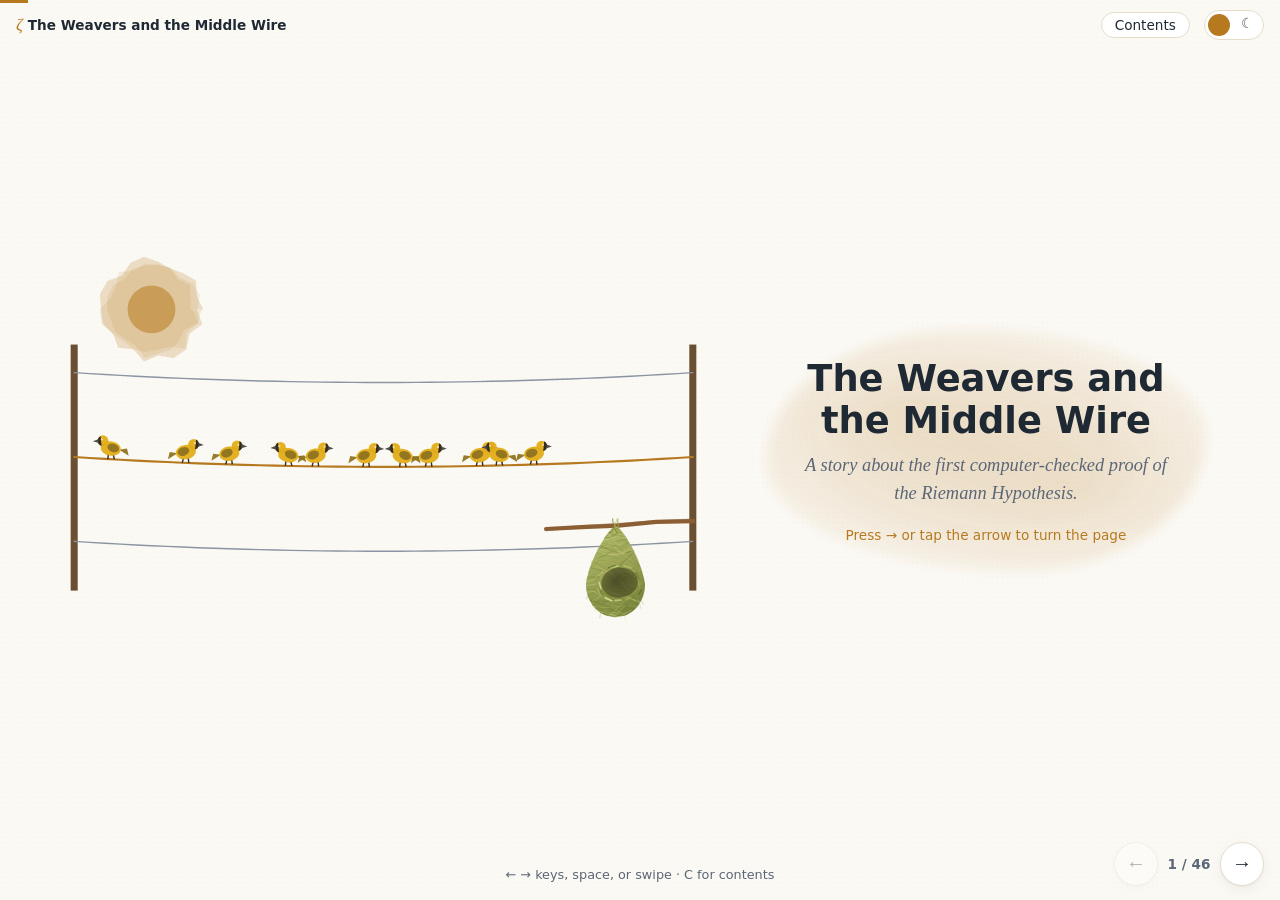
==== commit 46710e23: "Merge the echo and trap pages into one echo-shaft page (46 pages) Co-Authored-By: Claude Opus 5.5 <n" ====
--- a/weavers.html
+++ b/weavers.html
@@ -117,18 +117,19 @@
 <section class="slide" data-scene="w-colors" data-tone="purple" data-title="Other colonies">
   <div class="art"><canvas aria-hidden="true"></canvas></div>
   <div class="words">
-    <p>Across the valley there are other colonies. Each paints its twigs with its own repeating pattern of +1 and −1, and each has its own songbook and its own flock.</p>
-    <p>“The same question hangs over all of them,” said Grey.</p>
-    <p class="inmath"><b class="lbl">In the math</b>Each pattern is a <b>Dirichlet character</b> with its own L-function. The <b>Generalized</b> Riemann Hypothesis says all their zeros sit on the middle line. This proof covers ζ and every one of them.</p>
+    <p>Kito wasn't the only one waiting. Across the valley lay other colonies. Each paints its twigs with its own repeating pattern of +1 and −1, and each has its own songbook and its own flock on its own three wires.</p>
+    <p>Weavers in every colony had built on a hope. On a high shelf sat their eggs, each labelled “assuming GRH”: assuming no bird, in any colony, ever perches above the middle wire. Not one could hatch until someone proved it.</p>
+    <p>“Settle it for us alone,” said Grey, “and the eggs stay cold. A real answer must hold for every colony at once.”</p>
+    <p class="inmath"><b class="lbl">In the math</b>Each pattern is a <b>Dirichlet character</b> with its own L-function. The <b>Generalized</b> Riemann Hypothesis (GRH) says all their zeros sit on the middle line. Many published results assume it. This proof covers ζ and every one of them.</p>
   </div>
 </section>
 
 <section class="slide" data-scene="w-files" data-tone="green" data-part="III. The proof arrives" data-title="A nest in the old tree">
   <div class="art"><canvas aria-hidden="true"></canvas></div>
   <div class="words">
-    <p>One November morning the colony woke to find a new nest in the old tree, among the torn ones. It was finished: 175,187 knots, woven by a mathematician named Levent Alpöge, working with Claude.</p>
-    <p>Before anyone dared touch it, the <b>knot inspector</b> tugged every knot. Not one slipped. But it was far too big to take in at once. “We won't understand it by staring,” said Grey. “We'll read it like a map.”</p>
-    <p class="inmath"><b class="lbl">In the math</b>The proof is 175,187 files of <b>Lean</b>, a language in which a small trusted program, the kernel, checks every logical step.</p>
+    <p>One November morning the colony woke to find a new nest in the old tree, among the torn ones. It was finished: 175,187 knots, woven by a mathematician named Levent Alpöge and a mysterious helper called Claude: not a bird at all, but a new kind of mind, made of words.</p>
+    <p>Before anyone dared touch it, the <b>knot inspector</b> tugged every knot. Not one slipped, and it was built to hold for every colony across the valley. But it was far too big to take in at once. “We won't understand it by staring,” said Grey. “We'll read it like a map.”</p>
+    <p class="inmath"><b class="lbl">In the math</b>The proof is 175,187 files of <b>Lean</b>, a language in which a small trusted program, the kernel, checks every logical step. Claude is an AI model made by Anthropic.</p>
   </div>
 </section>
 
@@ -162,24 +163,13 @@
   </div>
 </section>
 
-<section class="slide" data-scene="w-echo" data-tone="red" data-title="Echoes tell how near">
-  <div class="art"><canvas aria-hidden="true"></canvas></div>
-  <div class="words">
-    <p>Grey led Kito to the first landmark, a deep shaft with the wires strung straight across it. “Stand at the top,” said Grey, “and call down.”</p>
-    <p>Whoever is in the shaft sends an echo back. The nearer the bird, the faster its echoes grow, call after call.</p>
-    <p>So in the shaft, nearness is height. A bird perched above the middle wire is nearer to Kito than any bird on it, and its echoes outgrow the middle wire's pace.</p>
-    <p class="inmath"><b class="lbl">In the math</b>The echoes are the <b>Taylor coefficients</b> of a function built from the chorus, taken at a point right of the wires. A singularity at distance d makes them grow like <span class="m">(1/d)<sup>k</sup></span>. The picture draws that distance as height; in the proof, positivity (Landau's theorem) does that job.</p>
-    <div class="tags"><span class="tag schem">schematic</span></div>
-  </div>
-</section>
-
 <section class="slide" data-scene="w-trap" data-tone="red" data-title="The trap snaps shut">
   <div class="art"><canvas aria-hidden="true"></canvas></div>
   <div class="words">
-    <p>Then Grey sprang the trap. “Remember the ceiling,” said Grey. “A chorus that never gets louder than about √x can only send back echoes at the middle wire's pace. That is its volume limit.”</p>
-    <p>A bird perched above the middle wire would be too near. Its echoes would grow too fast and crack the limit. Both can't be true, so no bird sits up there.</p>
+    <p>Grey led Kito to the first landmark, a deep shaft with the wires strung across it. “Call down,” said Grey. The nearer a bird in the shaft, the faster its echoes grow.</p>
+    <p>So nearness is height: a bird above the middle wire is nearer to Kito than any bird on it. But a chorus never louder than about √x allows echoes only at the middle wire's pace. A bird up there would crack that limit. So no bird sits up there.</p>
     <p>“That's all?” said Kito. “That's all,” said Grey, “as long as we can prove the ceiling.”</p>
-    <p class="inmath"><b class="lbl">In the math</b>Landau's argument: a zero with Re s &gt; ½ forces a growth that the one-sided bound forbids.</p>
+    <p class="inmath"><b class="lbl">In the math</b>The echoes are the <b>Taylor coefficients</b> of a function built from the chorus, taken at a point right of the wires. A singularity at distance d makes them grow like <span class="m">(1/d)<sup>k</sup></span>. The picture draws distance as height; in the proof, positivity does that (Landau, 1905).</p>
     <p class="try">Drag the bird down to the middle wire.</p>
     <div class="tags"><span class="tag schem">schematic</span></div>
   </div>
@@ -422,8 +412,8 @@
 <section class="slide" data-scene="w-ifholds" data-tone="green" data-title="If it holds">
   <div class="art"><canvas aria-hidden="true"></canvas></div>
   <div class="words">
-    <p>Up on a high shelf sat a row of old eggs, each labelled “assuming GRH”. Generations of weavers had laid them there and waited.</p>
-    <p>If the proof holds, they hatch, all at once.</p>
+    <p>Kito looked up at the high shelf, at the old eggs labelled “assuming GRH” that weavers in every colony had laid there and waited on for generations.</p>
+    <p>The nest holds for every colony. So if the proof holds, the eggs hatch, all at once.</p>
     <p class="inmath"><b class="lbl">In the math</b>Miller's fast primality test becomes provably correct; primes arrive in every progression with near-perfect regularity; “Siegel zeros” cannot exist. The files also add new libraries and a counting theorem for any number field. The proof restates 444 published theorems; each still needs a human check.</p>
     <div class="tags"><span class="tag reading">the author's further previews are not in the code</span></div>
   </div>
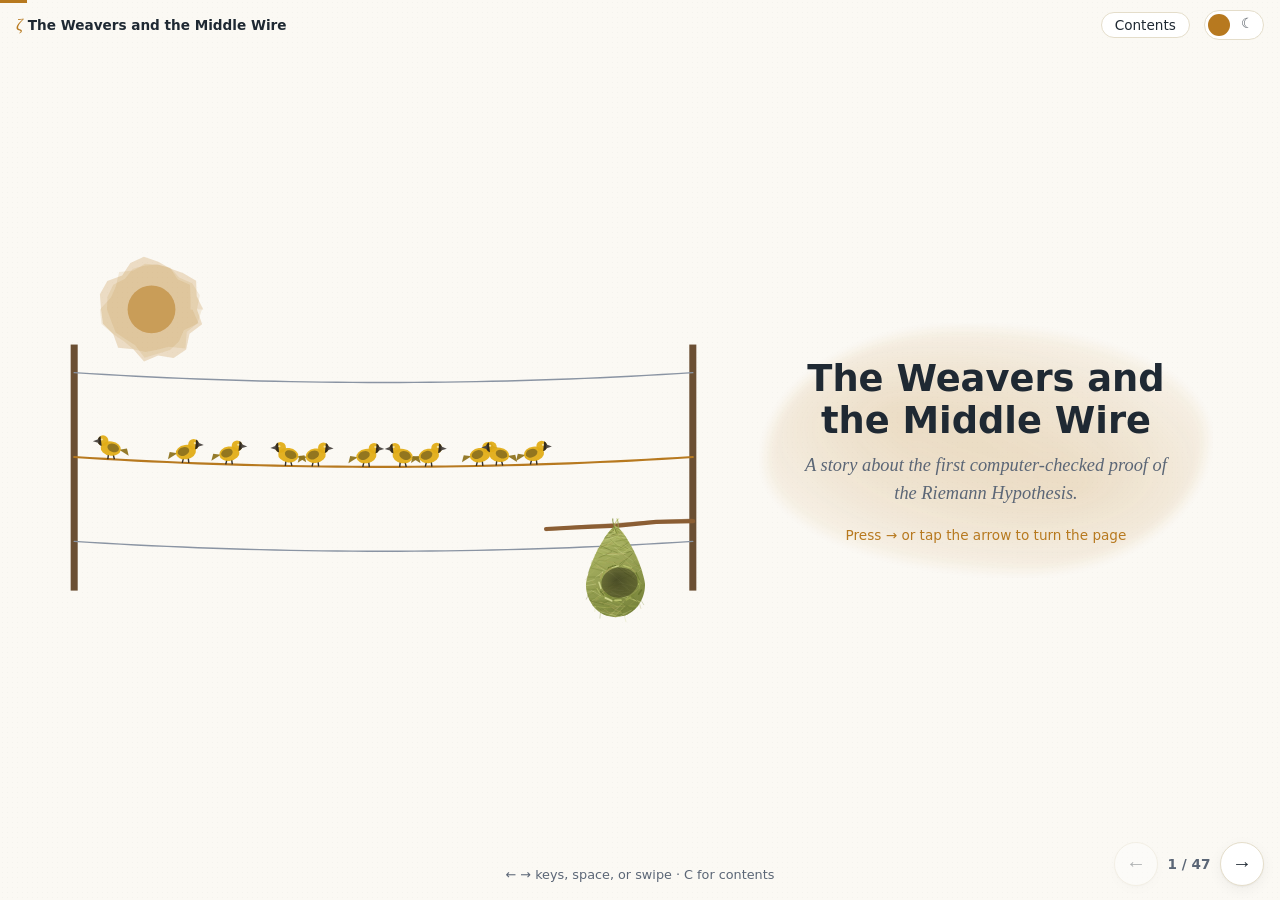
==== commit 300663e0: "Toll and census page; stronger intuitions in both books - New page in both books: each pass's toll f" ====
--- a/weavers.html
+++ b/weavers.html
@@ -178,9 +178,9 @@
 <section class="slide" data-scene="w-dawns" data-tone="red" data-title="Listening at certain dawns">
   <div class="art"><canvas aria-hidden="true"></canvas></div>
   <div class="words">
-    <p>There was a catch. The weavers can't listen every night. Their method works only on certain stretches of nights, each much longer than the one before, with another always further on. Kito's heart sank.</p>
-    <p>“We don't need every night,” said Grey gently. “A bird perched above the middle wire is too loud everywhere. One dawn far enough out will catch it.” So the task was set: on those dawns, keep the chorus no louder than about √x.</p>
-    <p>That night Kito knotted the first strands of a practice nest to a branch. Everything else would hang from the trap.</p>
+    <p>There was a catch. The weavers can listen only on certain stretches of nights, each much longer than the last. Kito's heart sank. “That's all we need,” said Grey gently. “A bird above the middle wire is too loud everywhere. Some dawn far enough out will catch it.”</p>
+    <p>But the trap still needed its ceiling: proof that on those dawns the chorus stays below about √x. “Who can promise that?” asked Kito. Grey looked down the road. “Only the great loom. And the road there runs through the twig piles.”</p>
+    <p>That night Kito knotted the first strands of a practice nest. At first light they set off.</p>
     <p class="inmath"><b class="lbl">In the math</b>Windows from Y to <span class="m">Y<sup>3/2</sup></span>, reaching to infinity, suffice. The bound needed is <span class="m">x<sup>½+ε</sup></span>. To get it, the proof ties a bundle, weighs it two ways, and weaves a lattice to settle the difference.</p>
   </div>
 </section>
@@ -188,7 +188,7 @@
 <section class="slide" data-scene="w-bins" data-tone="green" data-part="V. Step B: four piles" data-title="A blind spot">
   <div class="art"><canvas aria-hidden="true"></canvas></div>
   <div class="words">
-    <p>Next on the map: four big piles of twigs, and the first wall. The great loom, further on, is strung from two helper twigs that sort every twig into four piles, and it can weigh only <b>one</b>: the gold pile.</p>
+    <p>The road ran straight into the second landmark: four big piles of twigs, and the first wall. The loom ahead is strung from two helper twigs that sort every twig into these four piles, and it can weigh only <b>one</b>: the gold pile.</p>
     <p>“Why only one?” asked Kito. “Inside the loom,” said Grey, “most twigs split into pieces. Only whole ones can be weighed.”</p>
     <p>Kito stared at the other three piles. “Then we're blind to three twigs out of four.”</p>
     <p class="inmath"><b class="lbl">In the math</b>The helpers give each prime two labels, <span class="m">χ, ψ = ±1</span>. Inside the bigger number system some primes split, like 5 = (2 + i)(2 − i), while 3 stays whole. The loom sees the <span class="m">χ = −1</span> half; averaging narrows it to <span class="m">ψ = +1</span>.</p>
@@ -259,10 +259,11 @@
 <section class="slide" data-scene="w-pass" data-tone="blue" data-part="VII. One weaving pass" data-title="One weaving pass">
   <div class="art"><canvas aria-hidden="true"></canvas></div>
   <div class="words">
-    <p>At last they reached the great loom. “The balance shows what to weigh,” said Grey. “The loom weighs it a second way, by weaving.”</p>
-    <p>Grey fed out a strand of enormous length, a, and a Far One carried it over into a partner world, where it was paired with a short one of length b, like thread passed from a big hoop to a small one.</p>
-    <p class="inmath"><b class="lbl">In the math</b>A pass is a <b>theta lift</b>. The strands are polynomials of degree a and b, with a = x · b (a polynomial's degree is its highest power).</p>
-    <div class="tags"><span class="tag schem">schematic</span></div>
+    <p>At last they reached the great loom. “Why a loom at all?” asked Kito. “Why not just tie a better bundle?”</p>
+    <p>“I know bundles that hold exactly the right twigs,” said Grey, “but they weigh like stones. And I know light ones that hold too few. Only weaving makes one that's both.”</p>
+    <p>Grey fed out a strand of enormous length, a, and a Far One carried it into a partner world, to pair with a short one of length b.</p>
+    <p class="inmath"><b class="lbl">In the math</b>A pass is a <b>theta lift</b> of polynomials of degree a and b, a = x · b. The lemniscate sine's derivatives have the right divisibility but grow like n!; theta coefficients have the right size but too little divisibility.</p>
+    <div class="tags"><span class="tag schem">schematic</span><span class="tag reading">why a loom: our reading</span></div>
   </div>
 </section>
 
@@ -294,9 +295,9 @@
 <section class="slide" data-scene="w-denser" data-tone="blue" data-title="Forced factors make the weave bigger">
   <div class="art"><canvas aria-hidden="true"></canvas></div>
   <div class="words">
-    <p>Grey hopped along the beam, tying the forced knots. “Knots pack a weave tighter,” said Grey, “and a weave can only be packed so tight.”</p>
-    <p>To the Far Ones, measuring at infinity, every knot made the mesh finer, and a finer mesh counts as <b>bigger</b>. There's only so much room. So there's only so much room for knots, and the knots are the overhangs, so only so much room for the chorus.</p>
-    <p class="inmath"><b class="lbl">In the math</b>The polynomials form a <b>lattice</b>. Divisibility at p shrinks its covolume, and this is how the proof builds the lattice it weighs.</p>
+    <p>Grey hopped along the beam, tying the forced knots. “Every knot is a promise,” said Grey. “A strand with five 3-knots in it can't weigh less than 3 · 3 · 3 · 3 · 3, two hundred and forty-three. The more knots, the heavier it has to be.”</p>
+    <p>“But the Far Ones weigh it too,” said Kito, “by its size.” “So it can only be so heavy,” said Grey, “and only hold so many knots. The knots are the overhangs, so there's only so much room for the chorus. Remember this one.”</p>
+    <p class="inmath"><b class="lbl">In the math</b>A nonzero whole number divisible by <span class="m">p<sup>k</sup></span> is at least <span class="m">p<sup>k</sup></span> in size. For the lattice of polynomials the same fact is the <b>slope inequality</b>: forced divisibility shrinks the covolume, and size at infinity limits how far.</p>
     <div class="tags"><span class="tag reading">the squeeze: our reading</span></div>
   </div>
 </section>
@@ -305,8 +306,8 @@
   <div class="art"><canvas aria-hidden="true"></canvas></div>
   <div class="words">
     <p>There was still the Far One's pan to read exactly. The smooth guess has one awkward number in it: Euler's constant γ, 0.5772….</p>
-    <p>Two panes of light hung from the loom. A Far One measured the area of each, and out of the measurement fell γ, exactly. Now both pans could be read to the last digit.</p>
-    <p class="inmath"><b class="lbl">In the math</b>The <b>Chowla–Selberg formula</b> gives the periods of CM lattices exactly, and γ appears.</p>
+    <p>Two panes of light hung from the loom. A Far One measured the area of each, and out of the measurement fell γ, exactly. “Why so exact?” asked Kito. “Because the tilt we're hunting is tiny,” said Grey. “Read a pan wrong by a hair, and the hair could hide a bird.”</p>
+    <p class="inmath"><b class="lbl">In the math</b>The <b>Chowla–Selberg</b> formula gives the periods of CM lattices exactly, and γ appears. A main term off by a constant δ adds δ · x to the gap, far more than √x: enough to mask a zero off the line.</p>
   </div>
 </section>
 
@@ -314,7 +315,7 @@
   <div class="art"><canvas aria-hidden="true"></canvas></div>
   <div class="words">
     <p>Kito worked out one pass and slumped down beside the scale. The squeeze was real, but loose: the room left over was about b · x, far bigger than the chorus itself.</p>
-    <p>“One pass,” said Grey, “tells you nothing.” Kito's first wall was the same: one layer thin, with daylight through it.</p>
+    <p>“Most of that is setting up the loom,” said Grey, “and it's paid once, however many passes follow. One pass tells you nothing.” Kito's first wall was the same: one layer thin, with daylight through it.</p>
     <p class="inmath"><b class="lbl">In the math</b>Geometry gives b · G(x) ≤ errors, but the errors are about b · x. Useless on its own.</p>
   </div>
 </section>
@@ -335,6 +336,17 @@
     <p>Kito added it up and frowned. The cost grew much faster than the passes did.</p>
     <p class="inmath"><b class="lbl">In the math</b>Pass j costs about j blocks of new coordinates, so m passes cost about 1 + 2 + ⋯ + m ≈ <b>m²/2</b>.</p>
     <div class="tags"><span class="tag real">matches Rubinstein's independent account</span><span class="tag reading">the ½ in m²/2: our arithmetic</span></div>
+  </div>
+</section>
+
+<section class="slide" data-scene="w-toll" data-tone="green" data-title="The toll and the census">
+  <div class="art"><canvas aria-hidden="true"></canvas></div>
+  <div class="words">
+    <p>Kito frowned at the Far Ones' ledger. Every pass opens new directions, and the Far Ones charge a toll to carry them: far more than the whole chorus.</p>
+    <p>“Look at the other column,” said Grey. The Far Ones also take a census of every weave of that shape, and the census pays the toll back. Pass after pass, refund met toll almost exactly. It must: both come from the same number.</p>
+    <p>What the census couldn't refund was small: the slack and the cost Kito had just added up.</p>
+    <p class="inmath"><b class="lbl">In the math</b>Toll: the shift in the lattice's period, set by the field's <b>root discriminant</b>. Refund: the <b>Siegel mass formula</b>'s count of lattices of that shape, set by the same number; its lower bound is proved in the Lean code.</p>
+    <div class="tags"><span class="tag reading">toll and refund: our reading</span><span class="tag real">the count bound: traced in the Lean source</span></div>
   </div>
 </section>
 
@@ -404,8 +416,8 @@
   <div class="words">
     <p>The inspector had tugged every knot, using only the oldest, most trusted rules. Within two days, five other inspectors, each working alone, had checked it again and agreed.</p>
     <p>“Checked,” said Grey, “is not the same as understood.”</p>
-    <p class="inmath"><b class="lbl">In the math</b>Lean's kernel checked every step, using only Lean's standard axioms. By 22 November rebuilds matched byte for byte, five independent checkers had accepted it, and Lean and Mathlib maintainers had certified statement and proof; one official run was still finishing. Nobody has yet written the core argument by hand.</p>
-    <div class="tags"><span class="tag real">status as of 22 Nov 2026</span></div>
+    <p class="inmath"><b class="lbl">In the math</b>Lean's kernel checked every step, using only Lean's standard axioms. By 23 November rebuilds matched byte for byte, five independent checkers had accepted it, Lean and Mathlib maintainers had certified statement and proof, and the official end-to-end comparison had passed; two further runs were still going. Nobody has yet written the core argument by hand.</p>
+    <div class="tags"><span class="tag real">status as of 23 Nov 2026</span></div>
   </div>
 </section>
 
@@ -422,7 +434,7 @@
 <section class="slide" data-scene="w-handmap" data-tone="green" data-part="XI. Old Grey's stories: toward a why" data-title="A first map drawn by hand">
   <div class="art"><canvas aria-hidden="true"></canvas></div>
   <div class="words">
-    <p>That night Grey told stories, because nobody yet knows why the loom works.</p>
+    <p>That night Grey told stories, because nobody has yet written down why the loom works. Kito's practice nest hung by the fire. It was small, but it held: its knots were the overhangs, and its walls were √x layers deep. “It shows the knots hold,” said Grey. “Not why the great one does.”</p>
     <p>“The very next day,” said Grey, “a weaver named Michael Rubinstein redrew the main road by hand, as one big weighing. Every step is in his own ink but one: an inequality in the middle, which he still copies from the nest.”</p>
     <p class="inmath"><b class="lbl">In the math</b>A 164-page draft (21 Nov), written with three AI systems, reads the proof as Step D's two-way count with a better number and reduces it to one inequality, <b>(M)</b>. (M) ⇒ RH is written out by hand; (M) itself is still taken from the Lean code.</p>
     <div class="tags"><span class="tag real">from the draft's own summary</span></div>
@@ -454,7 +466,7 @@
   <div class="art"><canvas aria-hidden="true"></canvas></div>
   <div class="words">
     <p>“So which is it,” asked Kito, “a balance or a positivity?” “In this loom, both,” said Grey.</p>
-    <p>“Remember the loom's ‘only so much room’? Here is why. You can't have part of a twig. A strand that isn't empty holds at least one whole twig.” That plain fact is the floor the whole squeeze pushes against.</p>
+    <p>“Remember the knots? A strand with five 3-knots can't weigh less than 243. Here is why. You can't have part of a twig: a strand that isn't empty holds at least one whole twig.” That plain fact is the floor the whole squeeze pushes against.</p>
     <p class="inmath"><b class="lbl">In the math</b>Stepanov's “roots ≤ degree” has a whole-number twin: <b>a nonzero integer is at least 1 in size</b>. For lattices it is the <b>slope inequality</b>, on the path to the main theorem; Rubinstein's draft draws the same parallel.</p>
     <div class="tags"><span class="tag real">traced in the dependency data</span></div>
   </div>
@@ -484,8 +496,8 @@
   <div class="art"><canvas aria-hidden="true"></canvas></div>
   <div class="words">
     <p>Kito wanted more. “Then pull a thread,” said Grey.</p>
-    <p>Kito tugged the middle one: weave fewer passes. With a fence partway down the valley, the walk stops early. The chorus is held to a weaker limit, and the trap clears only part of the strip. No one has ever cleared even that much.</p>
-    <p>The other two threads are still loose. Does the loom, run in the round aviary, become Stepanov's knot? And why does tying knots over and over make a positivity so strong?</p>
+    <p>Kito tugged the middle one: weave fewer passes. The walk stops early at a fence, and the trap clears only part of the strip. No one has ever cleared even that much.</p>
+    <p>One thread is still loose: does the loom, run in the round aviary, become Stepanov's knot? The other has begun to give: the census refunds each pass's toll, so the knots add up and the costs don't. Why so exactly, nobody has written down.</p>
     <p class="inmath"><b class="lbl">In the math</b>With m = x<sup>θ</sup> passes (θ ≤ ½), x/m + m gives G(x) ≲ x<sup>1−θ</sup>: no zeros with Re s &gt; 1 − θ. Simplified budget; the real proof may give nothing partial.</p>
     <p class="try">Drag the fence.</p>
     <div class="tags"><span class="tag reading">our arithmetic and reading, not in the proof</span></div>
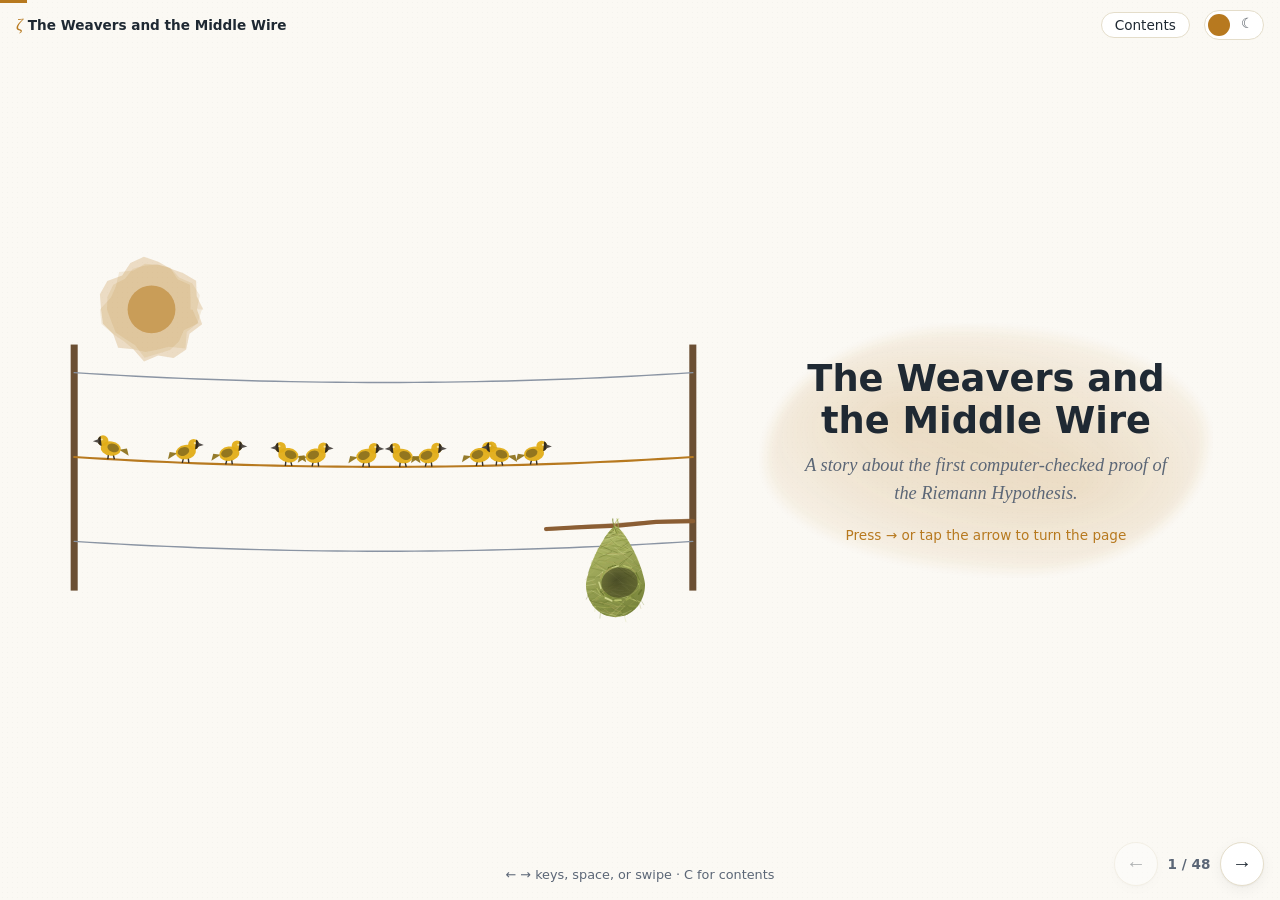
==== commit 2cd639de: "Storybook: rebuild parts VII and VIII around Grey's order and Kito's ledger - New "Wanted: one weave" ====
--- a/weavers.html
+++ b/weavers.html
@@ -120,7 +120,7 @@
     <p>Kito wasn't the only one waiting. Across the valley lay other colonies. Each paints its twigs with its own repeating pattern of +1 and −1, and each has its own songbook and its own flock on its own three wires.</p>
     <p>Weavers in every colony had built on a hope. On a high shelf sat their eggs, each labelled “assuming GRH”: assuming no bird, in any colony, ever perches above the middle wire. Not one could hatch until someone proved it.</p>
     <p>“Settle it for us alone,” said Grey, “and the eggs stay cold. A real answer must hold for every colony at once.”</p>
-    <p class="inmath"><b class="lbl">In the math</b>Each pattern is a <b>Dirichlet character</b> with its own L-function. The <b>Generalized</b> Riemann Hypothesis (GRH) says all their zeros sit on the middle line. Many published results assume it. This proof covers ζ and every one of them.</p>
+    <p class="inmath"><b class="lbl">In the math</b>Each pattern is a <b>Dirichlet character</b> with its own L-function. The <b>Generalized</b> Riemann Hypothesis (GRH) says all their zeros sit on the middle line. This proof covers ζ and every one of them.</p>
   </div>
 </section>
 
@@ -146,9 +146,9 @@
   <div class="art"><canvas aria-hidden="true"></canvas></div>
   <div class="words">
     <p>To hear the chorus clearly, Grey taught Kito a listener's trick. The raw chorus is a clatter. Each twig claps once, sharply, the moment it arrives, and every clap jolts the chorus.</p>
-    <p>“So listen for the hum,” said Grey. Now each twig starts humming the moment it arrives, at nothing, and swells steadily night after night. Nothing jumps any more: same twigs, same birds, only easier to hear. The colony calls this smoothed chorus <b>G</b>.</p>
+    <p>“So listen for the hum,” said Grey. Now each twig starts humming the moment it arrives, at nothing, and swells night after night. Same twigs, same birds, only easier to hear. The colony calls this smoothed chorus <b>G</b>.</p>
     <p>If every bird sits on the middle wire, G stays inside a thin band, about √x wide, forever. Kito listened all the way out to 200,000. It stayed inside.</p>
-    <p class="inmath"><b class="lbl">In the math</b>Raw: ψ(x) − x, which jumps by ln p at each prime power. Smoothed: G(x) = Σ Λ(n)(x/n − 1) minus its trend; twig n's term starts at 0 when x = n and grows linearly. The same zeros decide G. Plotted: G(x)/√x.</p>
+    <p class="inmath"><b class="lbl">In the math</b>Raw: ψ(x) − x, jumping by ln p at each prime power. Smoothed: G(x) = Σ Λ(n)(x/n − 1) minus its trend, so twig n's term grows from 0 at x = n. Plotted: G(x)/√x.</p>
     <div class="tags"><span class="tag real">real data</span></div>
   </div>
 </section>
@@ -167,9 +167,9 @@
   <div class="art"><canvas aria-hidden="true"></canvas></div>
   <div class="words">
     <p>Grey led Kito to the first landmark, a deep shaft with the wires strung across it. “Call down,” said Grey. The nearer a bird in the shaft, the faster its echoes grow.</p>
-    <p>So nearness is height: a bird above the middle wire is nearer to Kito than any bird on it. But a chorus never louder than about √x allows echoes only at the middle wire's pace. A bird up there would crack that limit. So no bird sits up there.</p>
+    <p>So nearness is height: a bird above the middle wire is nearer than any bird on it. A chorus never louder than about √x allows echoes only at the middle wire's pace. A bird up there would crack that limit, so none sits there.</p>
     <p>“That's all?” said Kito. “That's all,” said Grey, “as long as we can prove the ceiling.”</p>
-    <p class="inmath"><b class="lbl">In the math</b>The echoes are the <b>Taylor coefficients</b> of a function built from the chorus, taken at a point right of the wires. A singularity at distance d makes them grow like <span class="m">(1/d)<sup>k</sup></span>. The picture draws distance as height; in the proof, positivity does that (Landau, 1905).</p>
+    <p class="inmath"><b class="lbl">In the math</b>The echoes are <b>Taylor coefficients</b> of a function built from the chorus, taken right of the wires. A singularity at distance d makes them grow like <span class="m">(1/d)<sup>k</sup></span>. The picture draws distance as height; in the proof, positivity does it.</p>
     <p class="try">Drag the bird down to the middle wire.</p>
     <div class="tags"><span class="tag schem">schematic</span></div>
   </div>
@@ -181,7 +181,7 @@
     <p>There was a catch. The weavers can listen only on certain stretches of nights, each much longer than the last. Kito's heart sank. “That's all we need,” said Grey gently. “A bird above the middle wire is too loud everywhere. Some dawn far enough out will catch it.”</p>
     <p>But the trap still needed its ceiling: proof that on those dawns the chorus stays below about √x. “Who can promise that?” asked Kito. Grey looked down the road. “Only the great loom. And the road there runs through the twig piles.”</p>
     <p>That night Kito knotted the first strands of a practice nest. At first light they set off.</p>
-    <p class="inmath"><b class="lbl">In the math</b>Windows from Y to <span class="m">Y<sup>3/2</sup></span>, reaching to infinity, suffice. The bound needed is <span class="m">x<sup>½+ε</sup></span>. To get it, the proof ties a bundle, weighs it two ways, and weaves a lattice to settle the difference.</p>
+    <p class="inmath"><b class="lbl">In the math</b>Windows from Y to <span class="m">Y<sup>3/2</sup></span>, reaching to infinity, suffice. The bound needed is <span class="m">x<sup>½+ε</sup></span>.</p>
   </div>
 </section>
 
@@ -191,7 +191,7 @@
     <p>The road ran straight into the second landmark: four big piles of twigs, and the first wall. The loom ahead is strung from two helper twigs that sort every twig into these four piles, and it can weigh only <b>one</b>: the gold pile.</p>
     <p>“Why only one?” asked Kito. “Inside the loom,” said Grey, “most twigs split into pieces. Only whole ones can be weighed.”</p>
     <p>Kito stared at the other three piles. “Then we're blind to three twigs out of four.”</p>
-    <p class="inmath"><b class="lbl">In the math</b>The helpers give each prime two labels, <span class="m">χ, ψ = ±1</span>. Inside the bigger number system some primes split, like 5 = (2 + i)(2 − i), while 3 stays whole. The loom sees the <span class="m">χ = −1</span> half; averaging narrows it to <span class="m">ψ = +1</span>.</p>
+    <p class="inmath"><b class="lbl">In the math</b>The helpers give each prime two labels, <span class="m">χ, ψ = ±1</span>. Some primes split, like 5 = (2 + i)(2 − i); 3 stays whole. The loom sees the <span class="m">χ = −1</span> half; averaging narrows it to <span class="m">ψ = +1</span>.</p>
     <div class="tags"><span class="tag schem">toy helpers 3 and 7</span><span class="tag real">four piles, half then one: checked in the Lean code</span><span class="tag reading">split vs. whole: our reading</span></div>
   </div>
 </section>
@@ -256,9 +256,32 @@
   </div>
 </section>
 
-<section class="slide" data-scene="w-pass" data-tone="blue" data-part="VII. One weaving pass" data-title="One weaving pass">
-  <div class="art"><canvas aria-hidden="true"></canvas></div>
-  <div class="words">
+<section class="slide" data-scene="w-order" data-tone="gold" data-part="VII. Building the weave" data-title="Wanted: one weave">
+  <div class="art"><canvas aria-hidden="true"></canvas></div>
+  <div class="words">
+    <p class="chip">The plan · step 1 of 4 · place the order</p>
+    <p>“But this scale never really tips,” said Kito. “A bundle always weighs the same both ways.”</p>
+    <p>“That's the trouble,” said Grey. “The spill-over only means something if a real weave has exactly that many knots of each twig. Then its size caps the twig pan.” Grey scratched it onto a strip of bark: <b>Wanted</b>. “No weaver can tie that by hand. That's what the great loom is for.”</p>
+    <p class="inmath"><b class="lbl">In the math</b>With a! the two sides agree exactly. The overflow sum is useful only if some actual object has exactly those prime factors; its size then bounds the sum. Only odd powers appear: in the gold pile, an even power of a −1 twig counts as +1.</p>
+    <div class="tags"><span class="tag reading">the framing: our reading</span></div>
+  </div>
+</section>
+
+<section class="slide" data-scene="w-denser" data-tone="blue" data-title="Why knots help">
+  <div class="art"><canvas aria-hidden="true"></canvas></div>
+  <div class="words">
+    <p class="chip">The plan · step 2 of 4 · why it helps</p>
+    <p>“Why do we even want knots?” asked Kito. “Every knot is a promise,” said Grey. “A strand with five 3-knots in it can't weigh less than 3 · 3 · 3 · 3 · 3, two hundred and forty-three. The more knots, the heavier it has to be.”</p>
+    <p>“But the Far Ones weigh it too,” said Kito, “by its size.” “So it can only be so heavy,” said Grey. “The knots push its weight up by the twig pan, the Far Ones cap it, and the chorus is squeezed in between. Remember this one.”</p>
+    <p class="inmath"><b class="lbl">In the math</b>A nonzero whole number divisible by <span class="m">p<sup>k</sup></span> is at least <span class="m">p<sup>k</sup></span> in size. For the lattice of polynomials the same fact is the <b>slope inequality</b>: forced divisibility shrinks the covolume, and size at infinity limits how far.</p>
+    <div class="tags"><span class="tag reading">the squeeze: our reading</span></div>
+  </div>
+</section>
+
+<section class="slide" data-scene="w-pass" data-tone="blue" data-title="One weaving pass">
+  <div class="art"><canvas aria-hidden="true"></canvas></div>
+  <div class="words">
+    <p class="chip">The plan · step 3 of 4 · build it</p>
     <p>At last they reached the great loom. “Why a loom at all?” asked Kito. “Why not just tie a better bundle?”</p>
     <p>“I know bundles that hold exactly the right twigs,” said Grey, “but they weigh like stones. And I know light ones that hold too few. Only weaving makes one that's both.”</p>
     <p>Grey fed out a strand of enormous length, a, and a Far One carried it into a partner world, to pair with a short one of length b.</p>
@@ -270,6 +293,7 @@
 <section class="slide" data-scene="w-ring" data-tone="blue" data-title="Pegs around the hoop">
   <div class="art"><canvas aria-hidden="true"></canvas></div>
   <div class="words">
+    <p class="chip">The plan · step 3 of 4 · build it</p>
     <p>Kito watched a pass up close. The strand hopped along a row of pegs, and each peg held a big loop, with room for length a, and a small one, with room for only b.</p>
     <p>At the home peg, the strand's gold side went in the big loop. On the way to the next peg a Far One turned it over, and it arrived with its gold side in the small loop. At the peg after that it was turned back again.</p>
     <p>“What if it doesn't fit?” asked Kito. “Watch,” said Grey.</p>
@@ -284,75 +308,75 @@
     <label>p <span class="seg ps"><button data-p="2">2</button><button data-p="3" class="on">3</button><button data-p="5">5</button><button data-p="7">7</button></span></label></div>
   </div>
   <div class="words">
+    <p class="chip">The plan · step 4 of 4 · order filled</p>
     <p>At each hop, a strand shrinks by its twig. Every other hop it lands in a big loop and fits. In between it must squeeze into a small loop, and whatever sticks out, in red, the weave is forced to tie off as knots.</p>
-    <p>Kito stared. “Those are the overhangs from the baskets!” They were the same amounts, found a second way. Every overhang on the scale became a knot on the loom.</p>
+    <p>Kito held up Grey's strip of bark. “It's the order!” Line for line, every overhang on the scale had become a knot on the loom.</p>
     <p class="inmath"><b class="lbl">In the math</b>Frobenius, x → x<sup>p</sup>, divides degree by p, since <span class="m">(u + v)<sup>p</sup> = u<sup>p</sup> + v<sup>p</sup></span> mod p. Odd hops overflow by a/p<sup>e</sup> − b: Step D's formula.</p>
     <p class="try">Try other values of x and p.</p>
     <div class="tags"><span class="tag reading">the match with Step D: our reading</span></div>
   </div>
 </section>
 
-<section class="slide" data-scene="w-denser" data-tone="blue" data-title="Forced factors make the weave bigger">
-  <div class="art"><canvas aria-hidden="true"></canvas></div>
-  <div class="words">
-    <p>Grey hopped along the beam, tying the forced knots. “Every knot is a promise,” said Grey. “A strand with five 3-knots in it can't weigh less than 3 · 3 · 3 · 3 · 3, two hundred and forty-three. The more knots, the heavier it has to be.”</p>
-    <p>“But the Far Ones weigh it too,” said Kito, “by its size.” “So it can only be so heavy,” said Grey, “and only hold so many knots. The knots are the overhangs, so there's only so much room for the chorus. Remember this one.”</p>
-    <p class="inmath"><b class="lbl">In the math</b>A nonzero whole number divisible by <span class="m">p<sup>k</sup></span> is at least <span class="m">p<sup>k</sup></span> in size. For the lattice of polynomials the same fact is the <b>slope inequality</b>: forced divisibility shrinks the covolume, and size at infinity limits how far.</p>
-    <div class="tags"><span class="tag reading">the squeeze: our reading</span></div>
-  </div>
-</section>
-
-<section class="slide" data-scene="w-period" data-tone="blue" data-title="The size side, at infinity">
-  <div class="art"><canvas aria-hidden="true"></canvas></div>
-  <div class="words">
+<section class="slide" data-scene="w-period" data-tone="blue" data-part="VIII. Step C: weaving again and again" data-title="The size side, at infinity">
+  <div class="art"><canvas aria-hidden="true"></canvas></div>
+  <div class="words">
+    <p class="chip">The plan · step 1 of 5 · weigh it</p>
     <p>There was still the Far One's pan to read exactly. The smooth guess has one awkward number in it: Euler's constant γ, 0.5772….</p>
     <p>Two panes of light hung from the loom. A Far One measured the area of each, and out of the measurement fell γ, exactly. “Why so exact?” asked Kito. “Because the tilt we're hunting is tiny,” said Grey. “Read a pan wrong by a hair, and the hair could hide a bird.”</p>
     <p class="inmath"><b class="lbl">In the math</b>The <b>Chowla–Selberg</b> formula gives the periods of CM lattices exactly, and γ appears. A main term off by a constant δ adds δ · x to the gap, far more than √x: enough to mask a zero off the line.</p>
+    <p class="ledger"><span>Kito's ledger</span>chorus = twig pan − size pan</p>
   </div>
 </section>
 
 <section class="slide" data-scene="w-scale" data-tone="red" data-title="One pass isn't enough">
   <div class="art"><canvas aria-hidden="true"></canvas></div>
   <div class="words">
+    <p class="chip">The plan · step 2 of 5 · one pass is too loose</p>
     <p>Kito worked out one pass and slumped down beside the scale. The squeeze was real, but loose: the room left over was about b · x, far bigger than the chorus itself.</p>
     <p>“Most of that is setting up the loom,” said Grey, “and it's paid once, however many passes follow. One pass tells you nothing.” Kito's first wall was the same: one layer thin, with daylight through it.</p>
     <p class="inmath"><b class="lbl">In the math</b>Geometry gives b · G(x) ≤ errors, but the errors are about b · x. Useless on its own.</p>
-  </div>
-</section>
-
-<section class="slide" data-scene="w-chain" data-tone="green" data-part="VIII. Step C: √x passes" data-title="Weave again, m times">
-  <div class="art"><canvas aria-hidden="true"></canvas></div>
-  <div class="words">
+    <p class="ledger"><span>Kito's ledger</span>chorus ≤ x &nbsp;&nbsp;(useless)</p>
+  </div>
+</section>
+
+<section class="slide" data-scene="w-chain" data-tone="green" data-title="Weave again, m times">
+  <div class="art"><canvas aria-hidden="true"></canvas></div>
+  <div class="words">
+    <p class="chip">The plan · step 3 of 5 · weave again</p>
     <p>“Then weave again,” said Grey. Feed one pass into the next, m times over.</p>
     <p>Each new pass forces its own knots, so the chorus gets squeezed again, m times in all, while the big slack is paid only once. With each new layer, Kito turned one more bead on the sign cord from minus to plus.</p>
     <p class="inmath"><b class="lbl">In the math</b>A chain of m theta lifts. Each turns one minus sign of its group into a plus.</p>
-  </div>
-</section>
-
-<section class="slide" data-scene="w-cost" data-tone="green" data-title="What each layer costs">
-  <div class="art"><canvas aria-hidden="true"></canvas></div>
-  <div class="words">
-    <p>But weaving isn't free. Each new pass opens directions that only the Far Ones can carry, and each pass carries a little more than the one before.</p>
-    <p>Kito added it up and frowned. The cost grew much faster than the passes did.</p>
-    <p class="inmath"><b class="lbl">In the math</b>Pass j costs about j blocks of new coordinates, so m passes cost about 1 + 2 + ⋯ + m ≈ <b>m²/2</b>.</p>
-    <div class="tags"><span class="tag real">matches Rubinstein's independent account</span><span class="tag reading">the ½ in m²/2: our arithmetic</span></div>
+    <p class="ledger"><span>Kito's ledger</span>m · chorus ≤ x + ?</p>
   </div>
 </section>
 
 <section class="slide" data-scene="w-toll" data-tone="green" data-title="The toll and the census">
   <div class="art"><canvas aria-hidden="true"></canvas></div>
   <div class="words">
-    <p>Kito frowned at the Far Ones' ledger. Every pass opens new directions, and the Far Ones charge a toll to carry them: far more than the whole chorus.</p>
+    <p class="chip">The plan · step 4 of 5 · pay for it</p>
+    <p>The ? was the price of weaving again. Every pass opens new directions, and the Far Ones charge a toll to carry them: far more than the whole chorus. Unpaid, it would ruin everything.</p>
     <p>“Look at the other column,” said Grey. The Far Ones also take a census of every weave of that shape, and the census pays the toll back. Pass after pass, refund met toll almost exactly. It must: both come from the same number.</p>
-    <p>What the census couldn't refund was small: the slack and the cost Kito had just added up.</p>
     <p class="inmath"><b class="lbl">In the math</b>Toll: the shift in the lattice's period, set by the field's <b>root discriminant</b>. Refund: the <b>Siegel mass formula</b>'s count of lattices of that shape, set by the same number; its lower bound is proved in the Lean code.</p>
     <div class="tags"><span class="tag reading">toll and refund: our reading</span><span class="tag real">the count bound: traced in the Lean source</span></div>
   </div>
 </section>
 
+<section class="slide" data-scene="w-cost" data-tone="green" data-title="What the census misses">
+  <div class="art"><canvas aria-hidden="true"></canvas></div>
+  <div class="words">
+    <p class="chip">The plan · step 4 of 5 · pay for it</p>
+    <p>What the census missed was small, but each pass left a little more than the one before.</p>
+    <p>Kito added it up and frowned. The leftover grew much faster than the passes did.</p>
+    <p class="inmath"><b class="lbl">In the math</b>Pass j costs about j blocks of new coordinates, so m passes cost about 1 + 2 + ⋯ + m ≈ <b>m²/2</b>.</p>
+    <p class="ledger"><span>Kito's ledger</span>m · chorus ≤ x + m²</p>
+    <div class="tags"><span class="tag real">matches Rubinstein's independent account</span><span class="tag reading">the ½ in m²/2: our arithmetic</span></div>
+  </div>
+</section>
+
 <section class="slide" data-scene="w-ineq" data-tone="green" data-title="The inequality">
   <div class="art"><canvas aria-hidden="true"></canvas></div>
   <div class="words">
+    <p class="chip">The plan · step 5 of 5 · balance the books</p>
     <p>Kito wrote it all out as a <b>budget</b>. After m passes the chorus has been counted m times. Against that: the slack x, paid once, and the weaving cost, about m².</p>
     <p>So m times the chorus is at most x + m². Share the slack over the passes, and the chorus must fit in what's left: x/m + m.</p>
     <p class="inmath"><b class="lbl">In the math</b>In units of b: <span class="m">m · G(x) ≤ x + m²</span>, so <span class="m">G(x) ≤ x/m + m</span>. The write-ups call the smaller error lines “budgets” (B₀, N<sub>c</sub>); each fits in the same allowance.</p>
@@ -363,17 +387,20 @@
 <section class="slide" data-scene="w-minimum" data-tone="green" data-title="The best number of passes">
   <div class="art"><canvas aria-hidden="true"></canvas></div>
   <div class="words">
+    <p class="chip">The plan · step 5 of 5 · balance the books</p>
     <p>How many passes? Too few, and the slack crushes you. Too many, and the weaving cost does.</p>
     <p>Kito walked down into the valley between, and at the very bottom, where Grey was already waiting, found the answer: the square root of x. There, the chorus fits exactly where the Riemann Hypothesis needs it.</p>
     <p>Back home, Kito wove the walls √x layers deep.</p>
     <p class="inmath"><b class="lbl">In the math</b><span class="m">x/m + m</span> is smallest at <span class="m">m = √x</span>, giving <span class="m">G ≤ 2√x</span>.</p>
     <p class="try">Drag the red point.</p>
+    <p class="ledger"><span>Kito's ledger</span>chorus ≤ 2√x &nbsp;✓</p>
   </div>
 </section>
 
 <section class="slide" data-scene="w-barrier" data-tone="red" data-title="The 2/3 barrier">
   <div class="art"><canvas aria-hidden="true"></canvas></div>
   <div class="words">
+    <p class="chip">An aside</p>
     <p>Grey had seen it nearly fail. In an early count, each pass seemed to re-weave every pass before it, and the cost ran away.</p>
     <p>“Then the best you get,” said Grey, “is far too loud, and the trap stays open.” The finished loom pays for each knot exactly once.</p>
     <p class="inmath"><b class="lbl">In the math</b>If the chain cost m³, <span class="m">x/m + m²</span> is smallest near m = x<sup>1/3</sup>, giving x<sup>2/3</sup> instead of √x. Alpöge's timeline: an early count “would stop at 2/3”.</p>
@@ -384,6 +411,7 @@
 <section class="slide" data-scene="w-stepanov" data-tone="purple" data-title="Old Grey's knot">
   <div class="art"><canvas aria-hidden="true"></canvas></div>
   <div class="words">
+    <p class="chip">An aside</p>
     <p>“I've seen this shape before,” said Grey. “Long ago a weaver named Stepanov tied every knot over and over, and with that one trick settled the question in a round aviary far from here.”</p>
     <p>“Then why not here?” “To tie a knot twice you need a kind of slope, and whole numbers have none. That wall stood for more than fifty years, until these passes got over it.”</p>
     <p class="inmath"><b class="lbl">In the math</b>Stepanov, 1969: a polynomial of degree D with roots of multiplicity m at the points gives points × m ≤ D. Here, G × m ≤ x + m². Multiplicity needs derivatives, and integers have none. The author calls each lift “one more order of multiplicity”.</p>
--- a/css/deck.css
+++ b/css/deck.css
@@ -110,3 +110,11 @@
   .words .sub { font-size: 0.88rem; }
   .words .tags { margin-top: 0.5rem; }
 }
+/* "the plan" chip: where a page sits in a multi-page argument */
+.words p.chip { font: 700 0.72rem/1.3 "Avenir Next", "Segoe UI", system-ui, sans-serif; font-style: normal; letter-spacing: 0.09em; text-transform: uppercase; color: var(--accent); margin: 0 0 1em; }
+.words p.chip b { color: var(--ink, inherit); font-weight: 700; }
+@media (max-width: 860px) { .words p.chip { font-size: 0.66rem; margin-bottom: 0.7em; } }
+/* the running ledger: the inequality as it gets assembled, page by page */
+.words p.ledger { font: 1rem/1.4 "STIX Two Math", "Cambria Math", "Times New Roman", serif; font-style: normal; margin: 1em auto 0; padding: 0.35em 0.9em; border: 1.5px dashed color-mix(in srgb, var(--accent) 60%, transparent); border-radius: 8px; width: fit-content; max-width: 100%; }
+.words p.ledger span { font: 700 0.66rem "Avenir Next", "Segoe UI", system-ui, sans-serif; letter-spacing: 0.09em; text-transform: uppercase; color: var(--accent); margin-right: 0.6em; }
+@media (max-width: 860px) { .words p.ledger { font-size: 0.9rem; } }
